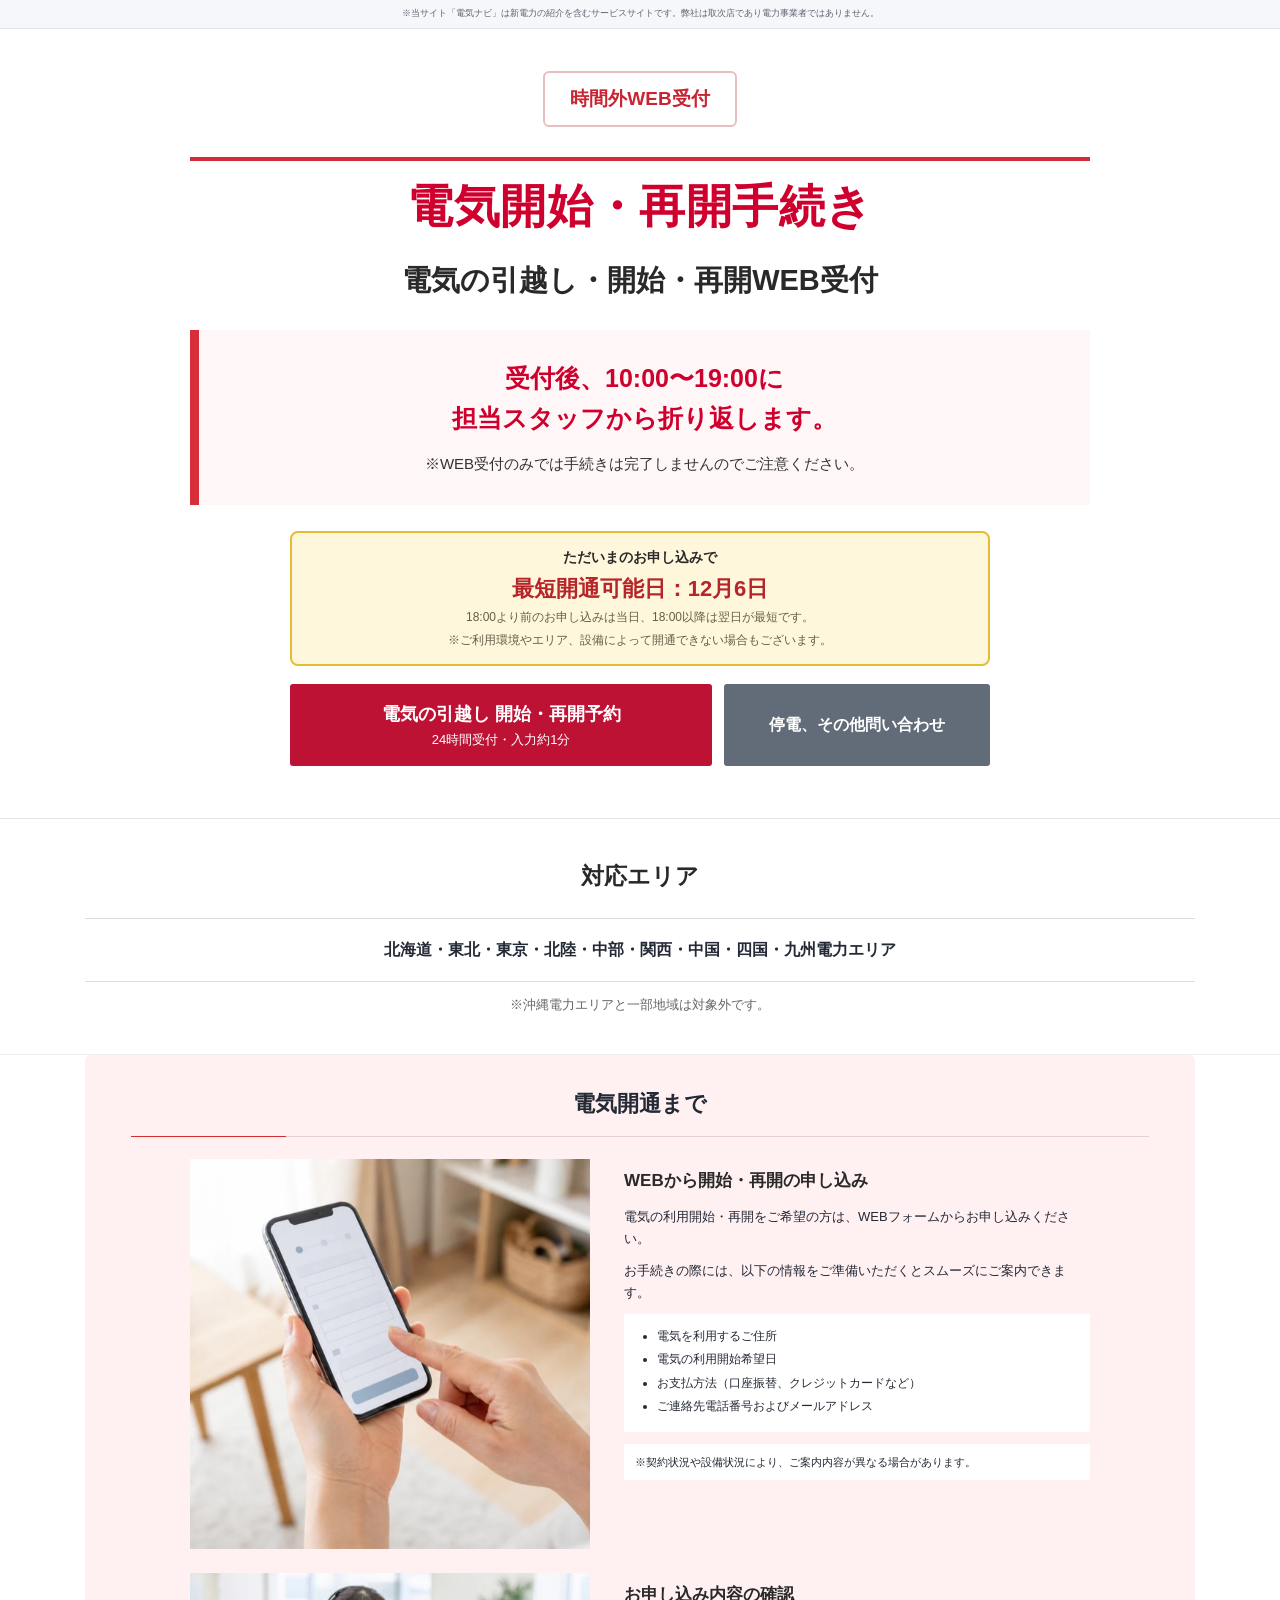
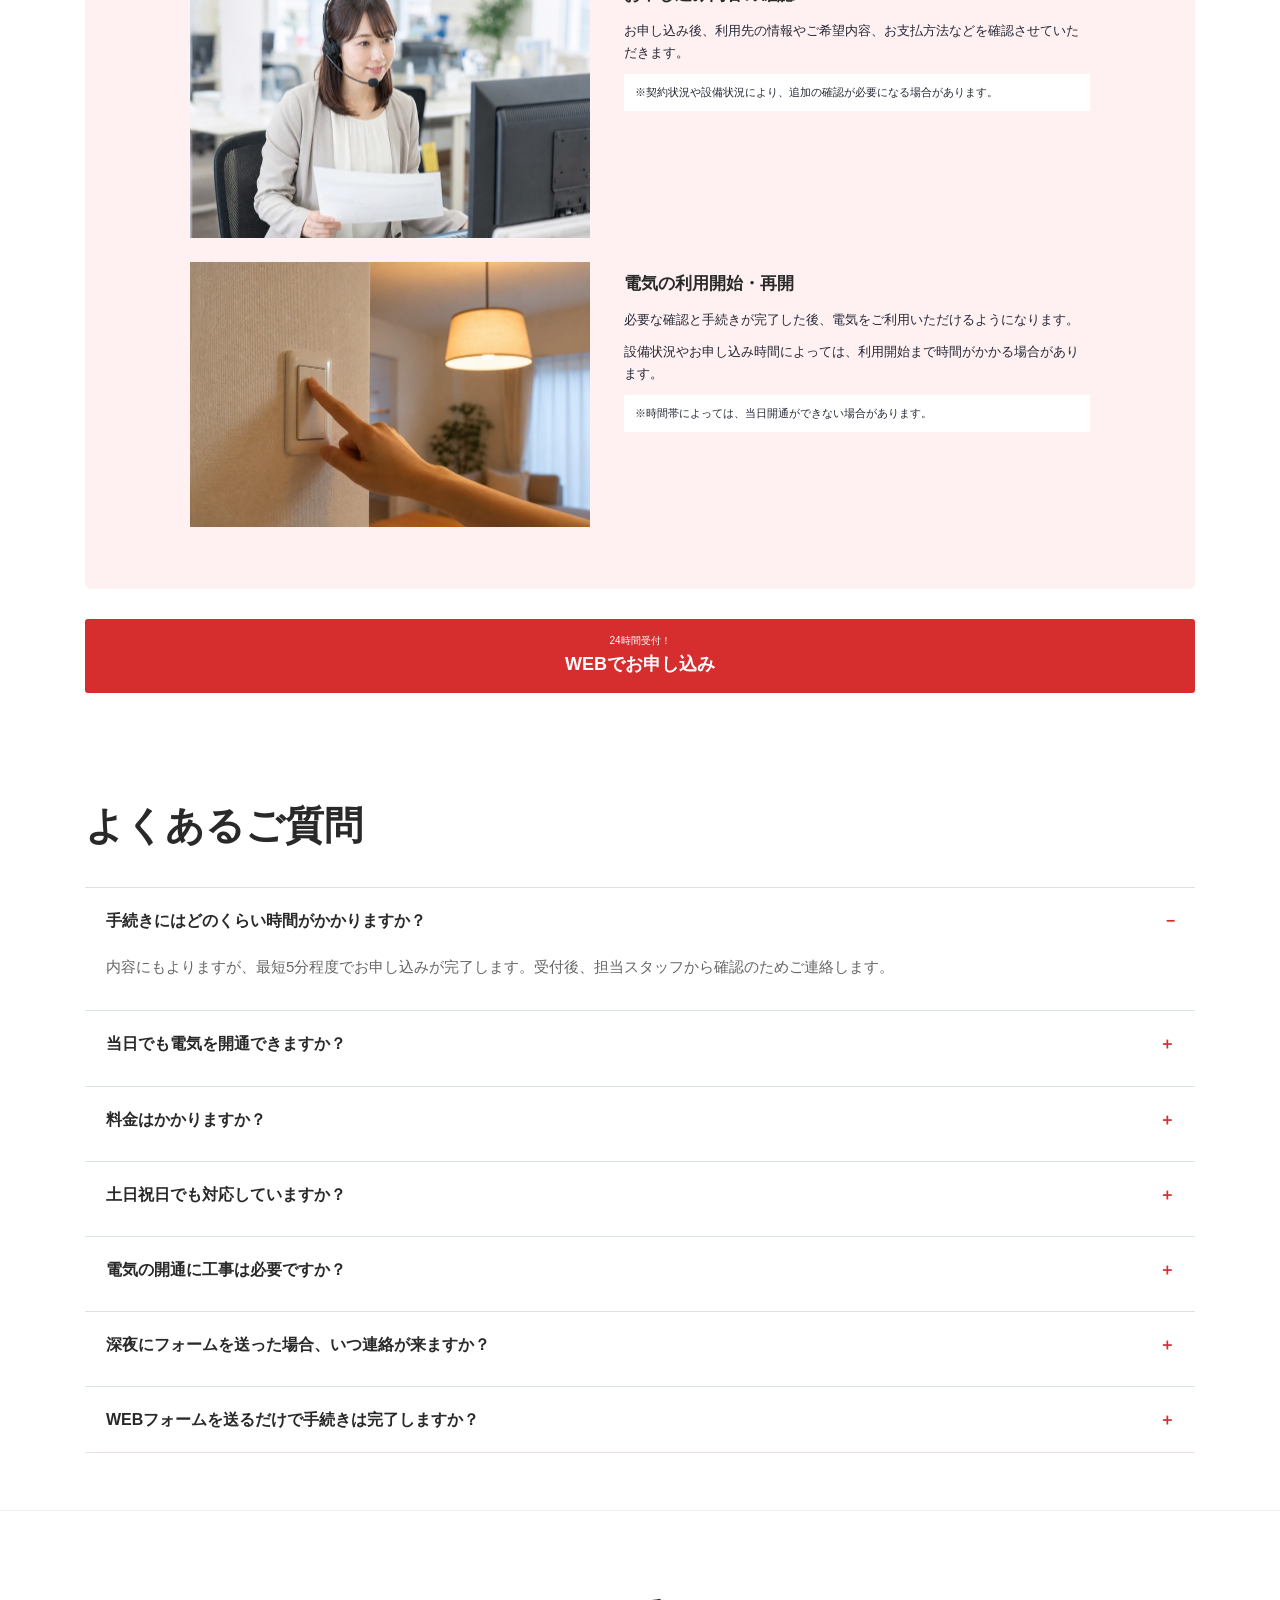
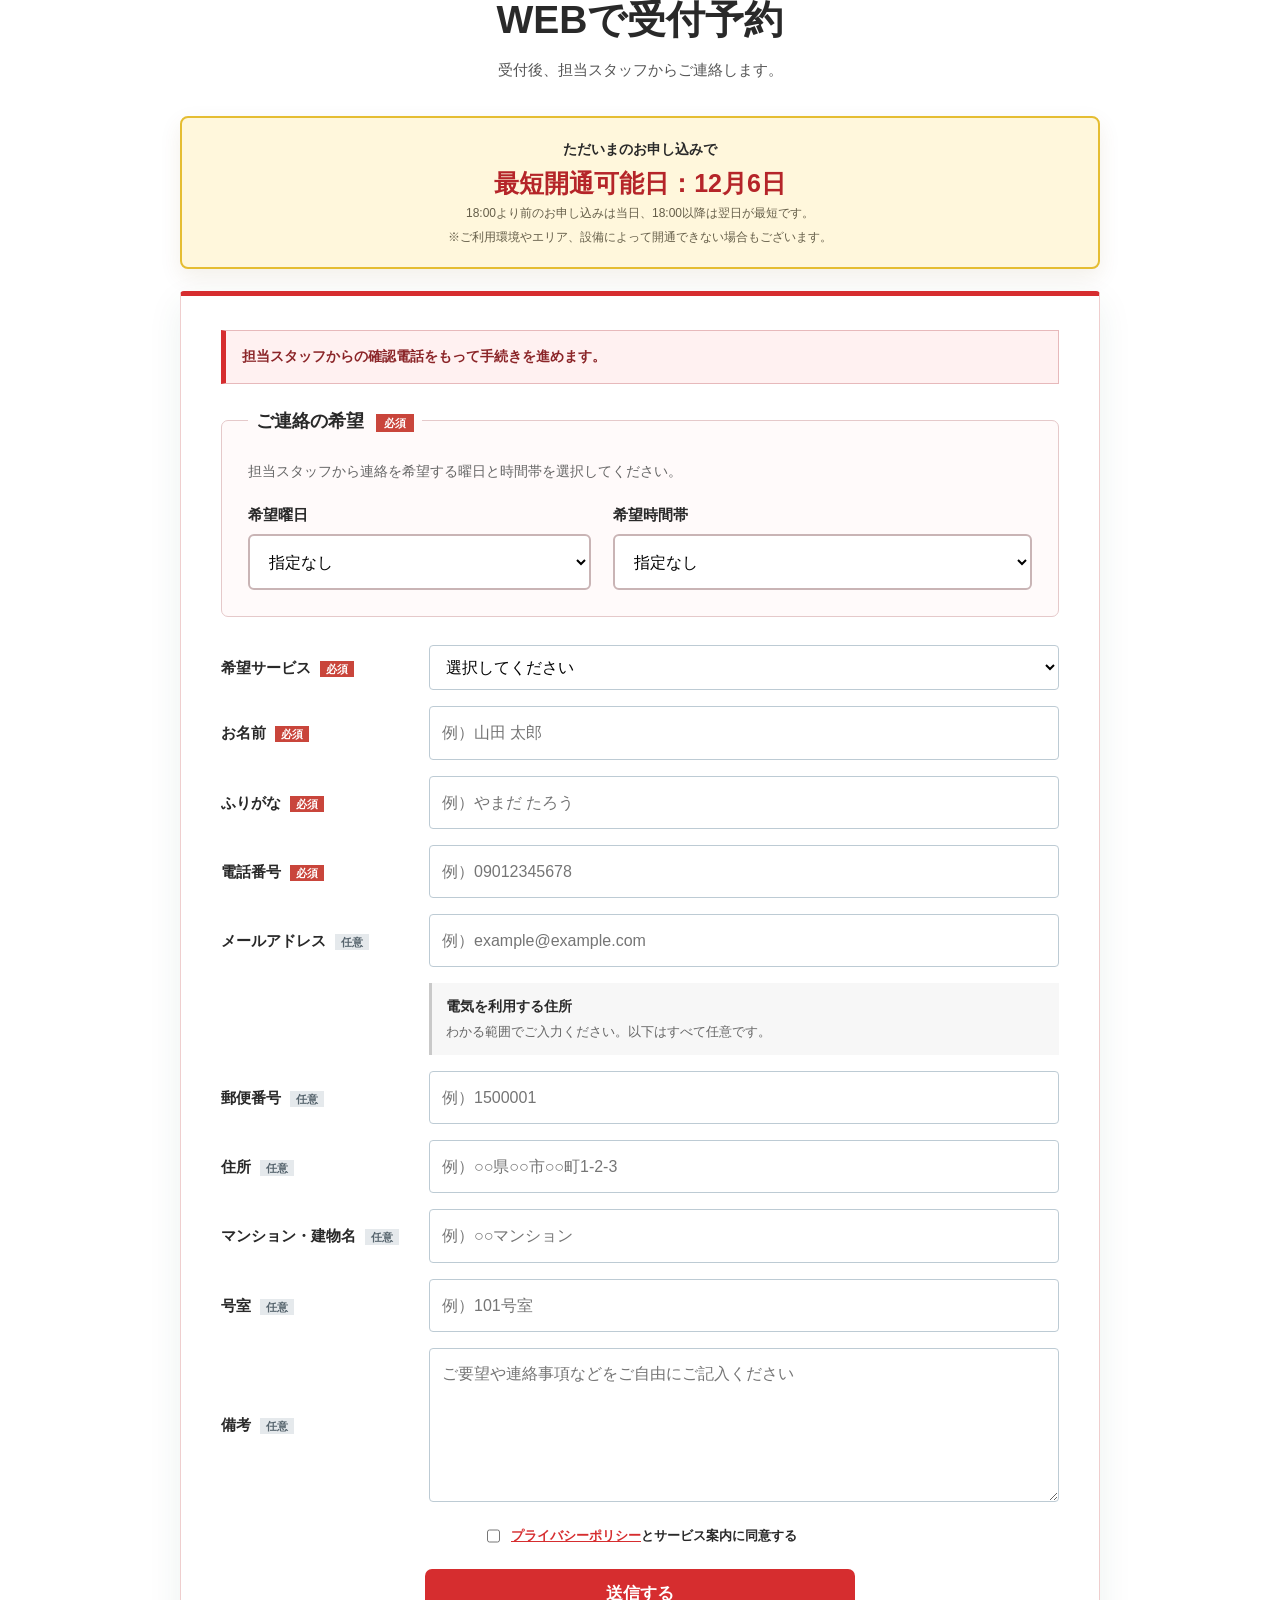
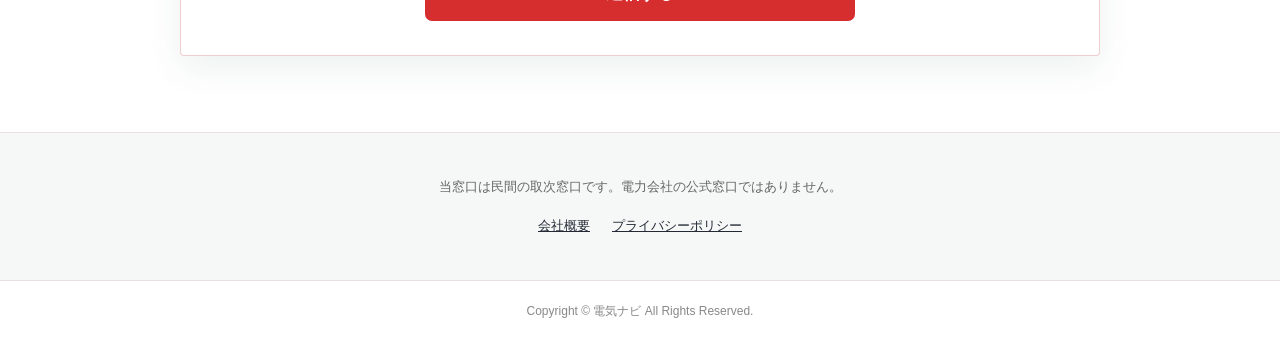
==== index.html @ aa74e61d "Show earliest start date above inquiry form" ====
<!doctype html>
<html lang="ja">
<head>
  <meta http-equiv="Cache-Control" content="no-cache, no-store, must-revalidate">
  <meta http-equiv="Pragma" content="no-cache">
  <meta http-equiv="Expires" content="0">
  <meta name="theme-color" content="#ffffff">
  <!-- Google Tag Manager -->
  <script>(function(w,d,s,l,i){w[l]=w[l]||[];w[l].push({'gtm.start':
  new Date().getTime(),event:'gtm.js'});var f=d.getElementsByTagName(s)[0],
  j=d.createElement(s),dl=l!='dataLayer'?'&l='+l:'';j.async=true;j.src=
  'https://www.googletagmanager.com/gtm.js?id='+i+dl;f.parentNode.insertBefore(j,f);
  })(window,document,'script','dataLayer','GTM-5XKZRZDS');</script>
  <!-- End Google Tag Manager -->
  <link rel="icon" href="/favicon.png" type="image/png">
  <meta charset="utf-8">
  <meta name="viewport" content="width=device-width,initial-scale=1">
  <meta name="description" content="電気の引越し・開始・再開を24時間WEBで受け付け、10:00〜19:00に担当スタッフから確認のお電話を差し上げます。">
  <title>電気の開通窓口｜24時間WEB受付</title>
  <link rel="stylesheet" href="styles-mobile-split-29.css?v=20260813-earliest-start-1">
</head>
<body class="night-lp">
  <!-- Google Tag Manager (noscript) -->
  <noscript><iframe src="https://www.googletagmanager.com/ns.html?id=GTM-5XKZRZDS"
  height="0" width="0" style="display:none;visibility:hidden"></iframe></noscript>
  <!-- End Google Tag Manager (noscript) -->
  <div class="notice-bar"><span>※当サイト「電気ナビ」は新電力の紹介を含むサービスサイトです。弊社は取次店であり電力事業者ではありません。</span></div>

  <main id="top">
    <section class="hero night-hero">
      <div class="container hero-grid">
        <div class="hero-copy">
          <h2>時間外WEB受付</h2>
          <h1>電気開始・再開手続き</h1>
          <p class="night-hero-lead">電気の引越し・開始・再開WEB受付</p>
          <div class="night-hero-notice">
            <p class="night-hero-followup"><span>受付後、10:00〜19:00に</span><span>担当スタッフから折り返します。</span></p>
            <p class="night-hero-caution">※WEB受付のみでは手続きは完了しませんのでご注意ください。</p>
          </div>
          <div class="earliest-start hero-earliest-start" role="status" aria-live="polite">
            <span>ただいまのお申し込みで</span>
            <strong><time class="earliest-start-date">最短開始日を確認中です</time></strong>
            <small>18:00より前のお申し込みは当日、18:00以降は翌日が最短です。</small>
            <small>※ご利用環境やエリア、設備によって開通できない場合もございます。</small>
          </div>
          <div class="night-hero-actions">
            <a class="night-primary-cta" href="#form"><strong>電気の引越し 開始・再開予約</strong><small>24時間受付・入力約1分</small></a>
            <button class="night-inquiry-cta modal-open" type="button"><strong>停電、その他問い合わせ</strong></button>
          </div>
        </div>
      </div>
    </section>

    <section class="night-coverage" aria-labelledby="coverage-title">
      <div class="container">
        <div class="night-section-heading"><h2 id="coverage-title">対応エリア</h2></div>
        <p class="coverage-areas">北海道・東北・東京・北陸・中部・関西・中国・四国・九州電力エリア</p>
        <p class="coverage-note">※沖縄電力エリアと一部地域は対象外です。</p>
      </div>
    </section>

    <section class="procedure-flow" id="procedure">
      <div class="container procedure-shell">
        <h2>電気開通まで</h2>
        <ol class="procedure-list">
          <li>
            <div class="procedure-image procedure-image-phone"></div>
            <div class="procedure-copy"><h3>WEBから開始・再開の申し込み</h3><p>電気の利用開始・再開をご希望の方は、WEBフォームからお申し込みください。</p><p>お手続きの際には、以下の情報をご準備いただくとスムーズにご案内できます。</p><ul><li>電気を利用するご住所</li><li>電気の利用開始希望日</li><li>お支払方法（口座振替、クレジットカードなど）</li><li>ご連絡先電話番号およびメールアドレス</li></ul><p class="procedure-note">※契約状況や設備状況により、ご案内内容が異なる場合があります。</p></div>
          </li>
          <li>
            <div class="procedure-image procedure-image-guide"></div>
            <div class="procedure-copy"><h3>お申し込み内容の確認</h3><p>お申し込み後、利用先の情報やご希望内容、お支払方法などを確認させていただきます。</p><p class="procedure-note">※契約状況や設備状況により、追加の確認が必要になる場合があります。</p></div>
          </li>
          <li>
            <div class="procedure-image procedure-image-complete"></div>
            <div class="procedure-copy"><h3>電気の利用開始・再開</h3><p>必要な確認と手続きが完了した後、電気をご利用いただけるようになります。</p><p>設備状況やお申し込み時間によっては、利用開始まで時間がかかる場合があります。</p><p class="procedure-note">※時間帯によっては、当日開通ができない場合があります。</p></div>
          </li>
        </ol>
      </div>
      <div class="container procedure-cta"><a href="#form"><small>24時間受付！</small><b>WEBでお申し込み</b></a></div>
    </section>

    <section class="section faq" id="faq">
      <div class="container narrow">
        <div class="section-title"><h2>よくあるご質問</h2></div>
        <details open><summary>手続きにはどのくらい時間がかかりますか？</summary><p>内容にもよりますが、最短5分程度でお申し込みが完了します。受付後、担当スタッフから確認のためご連絡します。</p></details>
        <details><summary>当日でも電気を開通できますか？</summary><p>当日でも時間帯によっては、電気の開通が可能です。開通の可否を含め、詳細は担当スタッフからの連絡時にご案内いたします。</p></details>
        <details><summary>料金はかかりますか？</summary><p>手続きサポートは無料です。代行費用や相談料はかかりません。</p></details>
        <details><summary>土日祝日でも対応していますか？</summary><p>はい、土日祝日もWEBから24時間受け付けています。担当スタッフからのご連絡は10:00〜19:00です。</p></details>
        <details><summary>電気の開通に工事は必要ですか？</summary><p>原則として工事は不要です。すでに設備が整っている物件であれば、手続きのみで利用を開始できます。</p></details>
        <details><summary>深夜にフォームを送った場合、いつ連絡が来ますか？</summary><p>10:00〜19:00に担当スタッフからご連絡します。ご希望の曜日・時間帯はフォームから選択できます。</p></details>
        <details><summary>WEBフォームを送るだけで手続きは完了しますか？</summary><p>いいえ。WEB受付後、担当スタッフからの確認電話をもって手続きを進めます。連絡が取れる電話番号をご入力ください。</p></details>
      </div>
    </section>

    <section class="section form-section night-form-section" id="form">
      <div class="container form-container">
        <div class="section-title inverse"><h2>WEBで受付予約</h2><p class="form-heading-note">受付後、担当スタッフからご連絡します。</p></div>
        <div class="earliest-start form-earliest-start" role="status" aria-live="polite">
          <span>ただいまのお申し込みで</span>
          <strong><time class="earliest-start-date">最短開始日を確認中です</time></strong>
          <small>18:00より前のお申し込みは当日、18:00以降は翌日が最短です。</small>
          <small>※ご利用環境やエリア、設備によって開通できない場合もございます。</small>
        </div>
        <form id="contact-form" class="contact-form" action="#" method="post" accept-charset="UTF-8">
          <input type="hidden" name="situation" value="時間外・電気の引越し・開始・再開予約">
          <input type="text" name="website" tabindex="-1" autocomplete="off" aria-hidden="true" class="honeypot">
          <p class="form-status-note">担当スタッフからの確認電話をもって手続きを進めます。</p>
          <fieldset class="contact-preference">
            <legend>ご連絡の希望 <span>必須</span></legend>
            <p>担当スタッフから連絡を希望する曜日と時間帯を選択してください。</p>
            <div class="preference-grid">
              <label><span>希望曜日</span><select name="preferred_day" required><option value="指定なし">指定なし</option><option value="平日">平日</option><option value="土日祝">土日祝</option><option value="月曜日">月曜日</option><option value="火曜日">火曜日</option><option value="水曜日">水曜日</option><option value="木曜日">木曜日</option><option value="金曜日">金曜日</option><option value="土曜日">土曜日</option><option value="日曜日">日曜日</option></select></label>
              <label><span>希望時間帯</span><select name="preferred_time" required><option value="指定なし">指定なし</option><option value="10:00-12:00">10:00-12:00</option><option value="12:00-15:00">12:00 - 15:00</option><option value="15:00-18:00">15:00 - 18:00</option><option value="18:00-19:00">18:00 - 19:00</option></select></label>
            </div>
          </fieldset>
          <label><span>希望サービス <i>必須</i></span><select name="preferred_service" required><option value="" selected disabled>選択してください</option><option value="電気(新規・引越し)">電気(新規・引越し)</option><option value="電気(再開)">電気(再開)</option><option value="電気・ガス">電気・ガス</option></select></label>
          <label><span>お名前 <i>必須</i></span><input name="name" type="text" required autocomplete="name" placeholder="例）山田 太郎"></label>
          <label><span>ふりがな <i>必須</i></span><input name="name_kana" type="text" required placeholder="例）やまだ たろう"></label>
          <label><span>電話番号 <i>必須</i></span><input name="tel" type="tel" required autocomplete="tel" inputmode="tel" placeholder="例）09012345678"></label>
          <label><span>メールアドレス <i class="optional">任意</i></span><input name="email" type="email" autocomplete="email" placeholder="例）example@example.com"></label>
          <div class="optional-address-heading"><b>電気を利用する住所</b><span>わかる範囲でご入力ください。以下はすべて任意です。</span></div>
          <label><span>郵便番号 <i class="optional">任意</i></span><input name="postal" type="text" autocomplete="postal-code" inputmode="numeric" placeholder="例）1500001"></label>
          <label><span>住所 <i class="optional">任意</i></span><input name="address" type="text" autocomplete="address-line1" placeholder="例）○○県○○市○○町1-2-3"></label>
          <label><span>マンション・建物名 <i class="optional">任意</i></span><input name="building" type="text" autocomplete="address-line2" placeholder="例）○○マンション"></label>
          <label><span>号室 <i class="optional">任意</i></span><input name="room" type="text" autocomplete="address-line3" placeholder="例）101号室"></label>
          <label><span>備考 <i class="optional">任意</i></span><textarea name="remarks" rows="5" placeholder="ご要望や連絡事項などをご自由にご記入ください"></textarea></label>
          <label class="privacy"><input type="checkbox" name="privacy_agreement" value="1" required><span><a href="privacy.html" target="_blank" rel="noopener noreferrer">プライバシーポリシー</a>とサービス案内に同意する</span></label>
          <button type="submit">送信する</button>
        </form>
      </div>
    </section>

    <section class="operator-info"><div class="container narrow"><p>当窓口は民間の取次窓口です。電力会社の公式窓口ではありません。</p><nav><a href="company.html">会社概要</a><a href="privacy.html">プライバシーポリシー</a></nav></div></section>
  </main>

  <footer><p>Copyright © 電気ナビ All Rights Reserved.</p></footer>
  <div class="sticky-cta night-sticky"><span class="night-sticky-label">24時間受付・入力約1分</span><a class="night-sticky-primary" href="#form"><b style="font-size:17px!important;font-weight:900!important;line-height:1.35!important;letter-spacing:-.02em!important">WEBで申し込み</b></a></div>
  <div class="cancel-modal" id="cancel-guide" role="dialog" aria-modal="true" aria-labelledby="cancel-guide-title" aria-hidden="true">
    <div class="cancel-modal-backdrop" data-modal-close></div>
    <div class="cancel-modal-card" role="document">
      <button class="cancel-modal-close" type="button" aria-label="閉じる" data-modal-close>×</button>
      <span class="cancel-modal-label">停電・その他のお問い合わせ</span>
      <h2 id="cancel-guide-title">契約している電力会社を<br>選択してください</h2>
      <p>各電力会社の公式問い合わせページが開きます。</p>
      <div class="power-company-grid">
        <a href="https://www.hepco.co.jp/home/move/move01.html" target="_blank" rel="noopener noreferrer">北海道電力</a>
        <a href="https://www.tohoku-epco.co.jp/dprivate/inquery/call/" target="_blank" rel="noopener noreferrer">東北電力</a>
        <a class="power-company-tokyo" href="https://www.tepco.co.jp/ep/support/index-j.html" target="_blank" rel="noopener noreferrer">東京電力</a>
        <a href="https://www.rikuden.co.jp/tetsuzuki/" target="_blank" rel="noopener noreferrer">北陸電力</a>
        <a href="https://miraiz.chuden.co.jp/home/procedures/" target="_blank" rel="noopener noreferrer">中部電力</a>
        <a href="https://kepco.jp/faq/otoiawase/#tel" target="_blank" rel="noopener noreferrer">関西電力</a>
        <a href="https://www.energia.co.jp/office/add-sales.html" target="_blank" rel="noopener noreferrer">中国電力</a>
        <a href="https://www.yonden.co.jp/faq/tel.html" target="_blank" rel="noopener noreferrer">四国電力</a>
        <a href="https://customer.kyuden.co.jp/ja/moving/process.html" target="_blank" rel="noopener noreferrer">九州電力</a>
      </div>
      <button class="cancel-modal-button" type="button" data-modal-close>閉じる</button>
    </div>
  </div>
  <script src="script.js?v=20260813-earliest-start-1"></script>
</body>
</html>
---- styles-mobile-split-29.css ----
:root{--navy:#173b57;--blue:#087d91;--blue-dark:#076576;--orange:#ec6b2d;--cream:#fff8ee;--ink:#24333b;--muted:#5f6e75;--line:#d8e2e5;--gray:#f4f7f7;--white:#fff;--red:#bd4138}
.honeypot{position:absolute!important;left:-9999px!important;width:1px!important;height:1px!important;opacity:0!important;pointer-events:none!important}
*{box-sizing:border-box}html{scroll-behavior:smooth;scroll-padding-top:20px}body{margin:0;padding-bottom:72px;color:var(--ink);font-family:-apple-system,BlinkMacSystemFont,"Noto Sans JP","Yu Gothic",Meiryo,sans-serif;line-height:1.75;background:#fff}a{color:inherit}.container{width:min(1080px,calc(100% - 40px));margin:auto}.narrow{width:min(760px,calc(100% - 40px))}.notice-bar{padding:5px 15px;text-align:center;color:#5f6b72;background:#eef1f3;border-bottom:1px solid #dfe4e7;font-size:10px}.site-header{background:#fff;border-bottom:1px solid var(--line)}.header-inner{min-height:76px;display:flex;align-items:center;gap:22px}.brand{margin-right:auto;display:flex;align-items:center;gap:10px;text-decoration:none;line-height:1.25}.brand-mark{width:42px;height:42px;display:grid;place-items:center;color:#fff;background:var(--blue);border-radius:50%;font-size:21px}.brand b,.brand small{display:block}.brand b{color:var(--navy);font-size:20px}.brand small{color:var(--muted);font-size:9px}.header-contact{display:flex;flex-direction:column;align-items:flex-end;line-height:1.15}.header-contact small{color:var(--muted);font-size:9px}.header-contact a{color:var(--navy);font-size:22px;font-weight:800;text-decoration:none}.header-button{padding:11px 21px;color:#fff;background:var(--orange);border-radius:7px;font-size:13px;font-weight:800;text-decoration:none}
.hero{padding:64px 0 68px;background:linear-gradient(125deg,#effafa 0%,#f6fbfb 58%,#fff6e9 100%);border-bottom:1px solid #d8e8e9}.hero-grid{display:grid;grid-template-columns:minmax(0,1.28fr) minmax(320px,.72fr);gap:60px;align-items:center}.target-label{width:fit-content;margin:0 0 14px;padding:4px 13px;color:#fff;background:var(--blue);border-radius:99px;font-size:12px;font-weight:800}.hero h1{margin:0 0 18px;color:var(--navy);font-size:clamp(38px,5vw,58px);line-height:1.25;letter-spacing:-.045em}.hero h1 em{color:var(--orange);font-style:normal}.hero-lead{max-width:670px;margin:0 0 17px;font-size:17px;font-weight:650}.key-message{margin-bottom:24px;padding:12px 15px;display:flex;gap:10px;align-items:flex-start;background:#fff;border-left:4px solid var(--orange);box-shadow:0 5px 20px rgba(26,58,71,.06);font-size:12px}.key-message b{flex:0 0 auto;color:var(--orange)}.hero-actions{display:grid;grid-template-columns:1.15fr .85fr;gap:10px}.hero-actions a,.hero-actions button{min-height:76px;padding:8px 12px;display:flex;flex-direction:column;align-items:center;justify-content:center;border-radius:7px;text-decoration:none;line-height:1.25;box-shadow:0 5px 12px rgba(25,47,60,.1);font:inherit;cursor:pointer}.hero-actions button{border:0}.hero-actions small,.hero-actions span{font-size:9px}.primary-button{color:#fff;background:var(--orange)}.primary-button strong{font-size:25px}.secondary-button{color:#fff;background:var(--blue)}.secondary-button strong{font-size:16px}.small-note{margin:11px 0 0;color:var(--muted);font-size:9px}.hero-panel{padding:30px;background:#fff;border:1px solid #d1e0e2;border-radius:12px;box-shadow:0 16px 35px rgba(22,58,70,.09)}.panel-kicker{margin:0;color:var(--blue);font-size:10px;font-weight:900;letter-spacing:.08em}.hero-panel h2{margin:5px 0 19px;color:var(--navy);font-size:21px;line-height:1.5}.hero-panel ul{margin:0;padding:0;list-style:none}.hero-panel li{display:flex;gap:12px;padding:13px 0;border-top:1px solid #e5ecee}.hero-panel li>span{width:27px;height:27px;flex:0 0 auto;display:grid;place-items:center;color:#fff;background:var(--blue);border-radius:50%;font-size:12px;font-weight:900}.hero-panel p{margin:0}.hero-panel b,.hero-panel small{display:block}.hero-panel b{font-size:14px}.hero-panel small{color:var(--muted);font-size:10px}
.section{padding:76px 0}.gray{background:var(--gray)}.section-title{margin-bottom:34px;text-align:center}.section-title>span{color:var(--blue);font-size:11px;font-weight:900;letter-spacing:.1em}.section-title h2{margin:5px 0 9px;color:var(--navy);font-size:clamp(27px,3.5vw,39px);line-height:1.42}.section-title p{max-width:700px;margin:0 auto;color:var(--muted);font-size:13px}.step-grid{margin:0;padding:0;display:grid;grid-template-columns:repeat(3,1fr);gap:14px;list-style:none}.step-grid li{position:relative;padding:28px 25px;background:#fff;border:1px solid var(--line);border-radius:9px}.step-grid li>span{width:32px;height:32px;display:grid;place-items:center;color:#fff;background:var(--blue);border-radius:50%;font-size:12px;font-weight:900}.step-grid h3{margin:14px 0 7px;color:var(--navy);font-size:17px}.step-grid p{margin:0;color:var(--muted);font-size:12px}.support-band{margin-top:20px;padding:23px 28px;display:flex;align-items:center;gap:25px;color:#fff;background:var(--navy);border-radius:9px}.support-band div{margin-right:auto}.support-band small{color:#b8dce2;font-size:10px}.support-band h3{margin:2px 0;font-size:18px}.support-band a{padding:12px 20px;flex:0 0 auto;background:var(--orange);border-radius:6px;font-size:13px;font-weight:800;text-decoration:none}.support-band a span{margin-left:9px}.compact-grid{display:grid;grid-template-columns:.8fr 1.2fr;gap:80px;align-items:center}.align-left{text-align:left;margin:0}.important-copy>p{margin:0 0 14px;color:var(--muted);font-size:14px}.plain-note{margin-top:22px;padding:20px 22px;background:#fff;border-left:5px solid var(--orange)}.plain-note b,.plain-note span{display:block}.plain-note b{color:var(--navy);font-size:15px}.plain-note span{margin-top:3px;color:var(--muted);font-size:11px}.faq details{margin-bottom:9px;background:#fff;border:1px solid var(--line);border-radius:7px}.faq summary{position:relative;padding:19px 50px 19px 21px;color:var(--navy);cursor:pointer;list-style:none;font-size:14px;font-weight:800}.faq summary::after{content:"＋";position:absolute;right:20px;color:var(--blue)}.faq details[open] summary::after{content:"−"}.faq details p{margin:0;padding:0 21px 21px;color:var(--muted);font-size:12px}
.contact-guide{padding:52px 0;background:#fff5f5;border-bottom:1px solid var(--line)}.contact-guide-inner{display:grid;grid-template-columns:.82fr 1.18fr;gap:60px;align-items:center}.contact-guide-heading>span{color:var(--red);font-size:11px;font-weight:900;letter-spacing:.06em}.contact-guide-heading h2{margin:7px 0 0;color:var(--ink);font-size:clamp(24px,3vw,34px);line-height:1.45}.contact-guide-copy>p{margin:0 0 15px;color:var(--muted);font-size:13px}.contact-guide-copy ul{margin:0;padding:0;display:grid;gap:7px;list-style:none}.contact-guide-copy li{position:relative;padding-left:22px;font-size:13px;font-weight:800}.contact-guide-copy li::before{content:"✓";position:absolute;left:0;color:var(--red);font-weight:900}.contact-guide-note{margin-top:18px;padding:15px 18px;background:#fff;border-left:4px solid var(--red)}.contact-guide-note b,.contact-guide-note span{display:block}.contact-guide-note b{font-size:13px}.contact-guide-note span{margin-top:3px;color:var(--muted);font-size:11px}
.form-section{color:#fff;background:var(--navy)}.section-title.inverse h2{color:#fff}.section-title.inverse>span{color:#92d8df}.section-title.inverse p{color:#d8e5ed}.contact-form{padding:34px 40px;background:#fff;color:var(--ink);border-radius:10px}.contact-form>label:not(.privacy){margin-bottom:16px;display:grid;grid-template-columns:190px 1fr;gap:18px;align-items:center}.contact-form label>span{color:var(--navy);font-size:13px;font-weight:800}.contact-form i{margin-left:5px;padding:2px 6px;color:#fff;background:#c9453b;font-size:9px;font-style:normal}.contact-form i.optional{color:#56646d;background:#e5e9ec}input,select{width:100%;padding:12px;border:1px solid #bdcbd4;border-radius:4px;background:#fff;font:inherit}input:focus,select:focus{outline:3px solid rgba(8,125,145,.16);border-color:var(--blue)}.privacy{margin:23px 0 0;display:flex;justify-content:center;gap:8px}.privacy input{width:auto}.privacy span{font-size:11px!important}.contact-form button{width:min(430px,100%);margin:22px auto 0;padding:13px 16px 16px;display:block;color:#fff;background:var(--orange);border:0;border-radius:7px;font-size:17px;font-weight:900;cursor:pointer}.contact-form button small{display:block;font-size:9px}.form-note{text-align:center;color:var(--muted);font-size:9px}.form-caution{max-width:650px;margin:14px auto 0;text-align:center;color:#bcd0da;font-size:9px}.operator-info{padding:43px 0;text-align:center;background:#eef1f3}.operator-info h2{margin:0 0 8px;color:var(--navy);font-size:17px}.operator-info p{margin:0;color:var(--muted);font-size:10px}.operator-info nav{margin-top:17px;display:flex;justify-content:center;gap:22px;font-size:11px}footer{padding:20px;text-align:center;color:#afbbc5;background:#102638;font-size:9px}footer p{margin:0}.sticky-cta{position:fixed;z-index:50;right:0;bottom:0;left:0;height:72px;display:grid;grid-template-columns:1fr 1fr;box-shadow:0 -4px 15px rgba(0,0,0,.15)}.sticky-cta a{display:flex;flex-direction:column;align-items:center;justify-content:center;color:#fff;text-decoration:none;line-height:1.35}.sticky-cta a:first-child{background:var(--orange)}.sticky-cta a:last-child{background:var(--blue)}.sticky-cta small{font-size:8px}.sticky-cta b{font-size:14px}
@media(max-width:760px){body{padding-bottom:66px}.container,.narrow{width:calc(100% - 28px)}.notice-bar{font-size:8px}.header-inner{min-height:66px}.brand-mark{width:35px;height:35px}.brand b{font-size:16px}.brand small{font-size:8px}.header-contact,.header-button{display:none}.hero{padding:40px 0 44px}.hero-grid{grid-template-columns:1fr;gap:23px}.target-label{font-size:10px}.hero h1{font-size:35px}.hero-lead{font-size:14px}.key-message{font-size:11px}.hero-actions{grid-template-columns:1fr}.primary-button strong{font-size:23px}.hero-panel{padding:22px}.hero-panel h2{font-size:18px}.section{padding:56px 0}.section-title{margin-bottom:26px}.section-title h2{font-size:26px}.step-grid{grid-template-columns:1fr}.step-grid li{padding:22px;display:grid;grid-template-columns:35px 1fr;gap:11px}.step-grid h3{margin:0 0 4px}.support-band{padding:22px;display:block;text-align:center}.support-band h3{margin-bottom:15px;font-size:16px}.support-band a{display:block}.compact-grid{grid-template-columns:1fr;gap:25px}.align-left{text-align:center}.align-left h2 br{display:none}.important-copy>p{font-size:13px}.contact-form{padding:25px 16px}.contact-form>label:not(.privacy){grid-template-columns:1fr;gap:4px}.privacy{align-items:flex-start;justify-content:flex-start}.privacy input{width:19px;height:19px}.sticky-cta{height:66px}.sticky-cta b{font-size:13px}}
@media(max-width:760px){.contact-guide{padding:42px 0}.contact-guide-inner{grid-template-columns:1fr;gap:22px}.contact-guide-heading{text-align:center}.contact-guide-heading h2{font-size:24px}.contact-guide-copy>p{font-size:12px}.primary-button strong{font-size:17px}.hero-actions a{min-height:82px}.hero-actions small{font-size:10px;text-align:center}.sticky-cta small{font-size:8px}.sticky-cta b{font-size:12px}}
@media(max-width:360px){.hero h1{font-size:31px}.brand b{font-size:15px}.sticky-cta b{font-size:12px}}
@media(prefers-reduced-motion:reduce){html{scroll-behavior:auto}}

/* Standalone company and privacy pages */
.subpage{min-height:100vh;padding:0;background:#f7f7f7}.subpage-header{background:#fff;border-bottom:1px solid var(--line)}.subpage-header .header-inner{min-height:76px}.subpage-header .back-link{margin-left:auto}.back-link{color:var(--red);font-size:13px;font-weight:800;text-decoration:none}.document-main{padding:70px 0 90px}.document-card{padding:55px 60px;border:1px solid var(--line);border-radius:12px;background:#fff;box-shadow:0 12px 35px rgba(75,31,34,.07)}.document-card h1{margin:0 0 40px;color:var(--ink);font-size:clamp(30px,4vw,42px);line-height:1.35}.document-card h2{margin:38px 0 12px;padding-bottom:8px;color:var(--ink);border-bottom:2px solid var(--line);font-size:20px}.document-card p,.document-card li{font-size:14px}.document-card table{width:100%;border-collapse:collapse;font-size:14px}.document-card th,.document-card td{padding:15px;border-top:1px solid var(--line);text-align:left;vertical-align:top}.document-card th{width:190px;color:var(--ink);background:#fff5f5}.contact-box{margin-top:20px;padding:20px 24px;background:#fff5f5;border-left:4px solid var(--red)}.contact-box p{margin:3px 0}.privacy a{color:var(--red)}
@media(max-width:760px){.subpage{padding-bottom:0}.subpage-header .header-inner{min-height:66px}.back-link{font-size:11px}.document-main{padding:35px 0 55px}.document-card{padding:30px 20px}.document-card h1{margin-bottom:28px}.document-card h2{font-size:18px}.document-card p,.document-card li{font-size:13px}.document-card th,.document-card td{padding:12px 10px;display:block;width:100%}.document-card th{padding-bottom:6px}.document-card td{padding-top:6px;border-top:0}.document-card tr{display:block;border-top:1px solid var(--line)}.document-card tr:first-child{border-top:0}}

/* Cancellation guidance modal */
body.modal-active{overflow:hidden}.cancel-modal{position:fixed;z-index:100;inset:0;display:grid;place-items:center;padding:20px;visibility:hidden;opacity:0;transition:visibility .25s,opacity .25s ease}.cancel-modal.is-open{visibility:visible;opacity:1}.cancel-modal-backdrop{position:absolute;inset:0;background:rgba(24,24,24,.48);backdrop-filter:blur(3px)}.cancel-modal-card{position:relative;width:min(500px,100%);padding:40px;border:1px solid #efcece;border-top:5px solid var(--red);border-radius:14px;background:#fff;box-shadow:0 24px 70px rgba(30,20,20,.25);transform:translateY(14px) scale(.98);transition:transform .3s ease}.cancel-modal.is-open .cancel-modal-card{transform:translateY(0) scale(1)}.cancel-modal-close{position:absolute;top:12px;right:14px;width:36px;height:36px;padding:0;color:#777;border:0;border-radius:50%;background:#f5f5f5;cursor:pointer;font-size:25px;line-height:1}.cancel-modal-label{color:var(--red);font-size:11px;font-weight:900;letter-spacing:.08em}.cancel-modal-card h2{margin:7px 0 15px;color:var(--ink);font-size:27px;line-height:1.45}.cancel-modal-card>p{margin:0;color:var(--muted);font-size:13px}.cancel-modal-note{margin-top:18px;padding:15px 17px;background:#fff5f5;border-left:4px solid var(--red)}.cancel-modal-note b,.cancel-modal-note span{display:block}.cancel-modal-note b{font-size:13px}.cancel-modal-note span{margin-top:3px;color:var(--muted);font-size:11px}.cancel-modal-button{width:100%;margin-top:22px;padding:13px;color:#fff;border:0;border-radius:7px;background:var(--red);cursor:pointer;font-size:14px;font-weight:900}
@media(max-width:760px){.cancel-modal-card{padding:34px 22px 24px}.cancel-modal-card h2{font-size:22px}.cancel-modal-card>p{font-size:12px}}

/* Japanese typography and line-break balance */
h1,h2,h3,.hero-lead,.key-message span,.section-title p,.important-copy p,.cancel-modal-card>p{text-wrap:balance;word-break:auto-phrase}.hero-actions strong,.sticky-cta b{white-space:nowrap}.hero-actions small{max-width:100%;line-height:1.4;text-wrap:balance}.primary-button strong{font-size:20px;letter-spacing:-.02em}.support-band h3{max-width:650px}.document-card p,.document-card li{word-break:auto-phrase}
.mobile-only{display:none}
.same-day-note{margin:13px 0 0;padding:10px 13px;display:flex;gap:9px;align-items:center;color:var(--ink);border:1px solid #efcece;border-radius:7px;background:#fff5f5;font-size:10px;line-height:1.55}.same-day-note b{flex:0 0 auto;color:var(--red);font-size:11px}.same-day-note span{text-wrap:balance}
.eligibility-note{margin:-4px 0 18px 208px;padding:9px 11px;color:#765454;background:#fff5f5;border-left:3px solid var(--red);font-size:10px;line-height:1.6}
.optional-address-heading{margin:5px 0 16px 208px;padding:12px 14px;background:#f7f7f7;border-left:3px solid #c9c9c9}.optional-address-heading b,.optional-address-heading span{display:block}.optional-address-heading b{color:var(--ink);font-size:12px}.optional-address-heading span{margin-top:2px;color:var(--muted);font-size:9px}
@media(max-width:760px){.hero-actions a,.hero-actions button{min-height:82px}.primary-button strong{font-size:17px}.hero-actions small{font-size:9px}.hero-panel h2 br{display:none}.cancel-modal-card h2 br{display:none}}
@media(max-width:760px){.mobile-only{display:block}.key-message{display:block;text-align:center}.key-message b,.key-message span{display:block}.key-message span{margin-top:5px}.same-day-note{padding:11px 12px;display:block;text-align:center}.same-day-note b,.same-day-note span{display:block}.same-day-note span{margin-top:5px;font-size:9px}.steps .section-title h2{font-size:24px;line-height:1.5}.steps .section-title p{max-width:310px}}
@media(max-width:760px){.eligibility-note{margin:-5px 0 18px;padding:9px 10px;font-size:9px}}
@media(max-width:760px){.optional-address-heading{margin:5px 0 16px;padding:11px 12px}.optional-address-heading b{font-size:11px}}
.thanks-main{min-height:calc(100vh - 160px);display:grid;place-items:center}.thanks-card{text-align:center}.thanks-icon{width:70px;height:70px;margin:0 auto 20px;display:grid;place-items:center;color:#fff;background:var(--red);border-radius:50%;font-size:34px;font-weight:900}.thanks-card>p{max-width:590px;margin:0 auto 15px}.thanks-note{color:var(--muted);font-size:12px!important}.thanks-button{margin-top:18px;padding:13px 25px;display:inline-block;color:#fff;background:var(--red);border-radius:7px;font-size:14px;font-weight:900;text-decoration:none}
@media(max-width:360px){.primary-button strong{font-size:15px}.hero-actions small{font-size:8px}.sticky-cta b{font-size:11px}}

/* White and red visual direction */
:root{--navy:#292929;--blue:#d9363e;--blue-dark:#b8242c;--orange:#e3313b;--cream:#fff5f5;--ink:#292929;--muted:#666;--line:#eadede;--gray:#fff;--red:#d9363e}
.notice-bar,.site-header,.hero,.gray,.form-section,.operator-info,footer{background:#fff}
.notice-bar{color:#777;border-color:var(--line)}
.brand-mark,.header-button,.target-label,.primary-button,.hero-panel li>span,.step-grid li>span,.support-band a,.contact-form button,.sticky-cta a:first-child,.sticky-cta a:last-child{background:var(--red)}
.brand b,.hero h1,.hero-panel h2,.section-title h2,.step-grid h3,.plain-note b,.section-title.inverse h2,.operator-info h2{color:var(--ink)}
.header-contact a,.hero h1 em,.panel-kicker,.section-title>span,.flow-list>li>span{color:var(--red)}
.hero{border-bottom:1px solid var(--line)}
.target-label{color:var(--red);background:#fff1f1;border:1px solid #f2cccc}
.key-message{background:#fff5f5;border-left-color:var(--red);box-shadow:none}.key-message b{color:var(--red)}
.secondary-button{color:var(--red);background:#fff;border:2px solid var(--red)}
.hero-panel{border-color:#efcece;border-top:5px solid var(--red);box-shadow:0 16px 35px rgba(75,31,34,.08)}
.hero-panel li{border-color:var(--line)}
.step-grid li{border-color:#ecdada}.support-band{background:#fff5f5;border:1px solid #efcece;color:var(--ink)}.support-band small{color:var(--red)}.support-band a{color:#fff}
.plain-note{background:#fff5f5;border-left-color:var(--red)}
.faq details{border-color:#ecdada}
.form-section{color:var(--ink);border-top:1px solid var(--line)}.section-title.inverse>span{color:var(--red)}.section-title.inverse p{color:var(--muted)}
.contact-form{border:1px solid #efcccc;border-top:5px solid var(--red);box-shadow:0 12px 35px rgba(75,31,34,.07)}
.form-caution{color:var(--muted)}
.operator-info{border-top:1px solid var(--line)}footer{color:#888;border-top:1px solid var(--line)}
.hero h1{font-size:clamp(38px,4.5vw,50px)}.hero h1>span,.hero h1 em>span{display:block;white-space:nowrap}
.sticky-cta{border-top:1px solid #e7caca;box-shadow:0 -5px 18px rgba(69,25,28,.14)}
.sticky-cta a:last-child{color:var(--red);background:#fff;border-left:1px solid #e7caca}
@media(max-width:760px){.hero h1{font-size:clamp(24px,7vw,29px);line-height:1.38;letter-spacing:-.045em}.hero h1>span,.hero h1 em>span{white-space:nowrap}}
@media(max-width:350px){.hero h1{font-size:23px}}

/* Tokyo-area landing page direction — inspired by utility support portals */
:root{--green:#159564;--green-dark:#08734b;--green-pale:#eaf8f1;--yellow:#ffd94a;--yellow-dark:#f2bd13}
body{color:#26352f;background:#fff}.notice-bar{padding:7px 15px;color:#52615b;background:#f5f7f6;border-color:#e4eae7}.site-header{border:0}.header-inner{min-height:82px}.header-button{background:var(--green);border-radius:3px}.header-contact a{color:var(--green-dark)}
.area-tabs{position:relative;z-index:10;color:#fff;background:var(--green-dark);box-shadow:0 3px 12px rgba(8,83,55,.18)}.area-tabs-inner{display:flex;align-items:stretch}.area-tabs-label{padding:14px 18px 14px 0;display:flex;align-items:center;flex:0 0 auto;font-size:12px;font-weight:900}.area-tabs-scroll{display:grid;grid-template-columns:repeat(9,minmax(70px,1fr));flex:1}.area-tab{min-height:54px;padding:7px 8px;display:flex;flex-direction:column;align-items:center;justify-content:center;border-left:1px solid rgba(255,255,255,.2);text-align:center;text-decoration:none;font-size:12px;font-weight:800;line-height:1.2}.area-tab small{margin-top:2px;color:#b8d8ca;font-size:8px;font-weight:500}.area-tab.is-current{position:relative;color:#174a37;background:var(--yellow);font-size:14px}.area-tab.is-current::after{content:"";position:absolute;bottom:-8px;border-width:8px 8px 0;border-style:solid;border-color:var(--yellow) transparent transparent}.area-tab.is-pending{cursor:default}
.hero{padding:58px 0 62px;background:linear-gradient(110deg,#fff 0 52%,#effaf5 52% 100%);border-bottom:0}.hero-grid{gap:46px}.target-label{padding:6px 17px;color:#fff;background:var(--green);border:0;border-radius:2px;font-size:13px;letter-spacing:.08em}.hero h1{color:#203c31;font-size:clamp(39px,4.5vw,54px)}.hero h1 em{color:var(--green)}.hero-lead{padding:13px 16px;background:#fff;border-left:4px solid var(--yellow-dark);font-size:15px}.key-message{background:transparent;border:0;border-bottom:1px solid #dce9e3;padding:4px 0 15px}.key-message b{color:var(--green-dark)}.hero-actions{grid-template-columns:1fr 1fr;gap:12px}.primary-button{background:var(--green)!important;border:2px solid var(--green)}.secondary-button{color:#654e00;background:var(--yellow);border:2px solid var(--yellow-dark)}.hero-actions a{border-radius:4px;box-shadow:0 5px 12px rgba(22,102,72,.14)}.hero-actions strong{font-size:19px}.hero-actions span{margin-top:3px}.same-day-note{border-color:#d7e9df;background:#f5fbf8}.same-day-note b{color:var(--green-dark)}.hero-panel{border:1px solid #cfe5d9;border-top:6px solid var(--green);border-radius:4px;box-shadow:8px 8px 0 #dff2e8}.panel-kicker,.section-title>span{color:var(--green)}.hero-panel h2{color:#203c31}.hero-panel li>span,.step-grid li>span{background:var(--green)}
.area-summary{padding:28px 0;background:var(--green-dark);color:#fff}.area-summary-inner{display:grid;grid-template-columns:260px 1fr;gap:34px;align-items:center}.area-summary span{color:#aee3cc;font-size:10px;font-weight:800}.area-summary h2{margin:2px 0 0;font-size:22px}.area-summary ul{margin:0;padding:0;display:flex;flex-wrap:wrap;gap:7px;list-style:none}.area-summary li{padding:6px 10px;color:#234b3b;background:#fff;border-radius:2px;font-size:11px;font-weight:800}
.section-title h2,.step-grid h3,.plain-note b,.operator-info h2{color:#203c31}.step-grid li{border-color:#d9e8e1;border-radius:3px}.support-band{color:#203c31;background:var(--green-pale);border-color:#cce6da;border-radius:3px}.support-band small{color:var(--green)}.support-band a,.contact-form button{background:var(--green)}.plain-note{background:var(--green-pale);border-left-color:var(--green)}.faq details{border-color:#d7e6df;border-radius:3px}.faq summary::after{color:var(--green)}.form-section{background:#f0f8f4;border-top:1px solid #d7e9df}.section-title.inverse h2{color:#203c31}.section-title.inverse>span{color:var(--green)}.contact-form{border-color:#cbe4d8;border-top-color:var(--green);border-radius:4px;box-shadow:0 12px 35px rgba(12,95,63,.08)}input:focus,select:focus{outline-color:rgba(21,149,100,.16);border-color:var(--green)}.privacy a{color:var(--green-dark)}.operator-info{background:#f5f8f6}.sticky-cta a:first-child{background:var(--green)}.sticky-cta a:last-child{color:#5b4600;background:var(--yellow);border-left-color:#e1bd30}.sticky-cta{border-top-color:#cbded5}.cancel-modal-label{color:var(--green)}
@media(max-width:760px){.header-inner{min-height:66px}.area-tabs-inner{width:100%;display:block}.area-tabs-label{display:none}.area-tabs-scroll{display:flex;overflow-x:auto;scrollbar-width:none}.area-tabs-scroll::-webkit-scrollbar{display:none}.area-tab{min-width:76px;min-height:48px}.hero{padding:38px 0 42px;background:linear-gradient(145deg,#fff 0 57%,#effaf5 57% 100%)}.hero h1{font-size:29px}.hero-actions{grid-template-columns:1fr}.hero-actions strong{font-size:18px}.area-summary{padding:25px 0}.area-summary-inner{grid-template-columns:1fr;gap:15px}.area-summary ul{gap:5px}.area-summary li{font-size:10px}.hero-panel{box-shadow:5px 5px 0 #dff2e8}}

/* Exact reference-page layout */
:root{--ref-red:#d62d2f;--ref-red-dark:#c9002f;--ref-gray:#90a4b3;--ref-pink:#fff0f1}
body{padding-bottom:72px;color:#292929;background:#fff;line-height:1.7}.site-header{display:none}.container{width:min(1110px,calc(100% - 40px))}.area-tabs{color:#292929;background:#fff;box-shadow:0 2px 5px rgba(0,0,0,.05);border-bottom:1px solid #eee}.area-tabs-inner{width:min(1310px,100%)}.area-tabs-label{display:none}.area-tabs-scroll{grid-template-columns:repeat(9,1fr)}.area-tab{min-height:48px;padding:10px 6px;border:0;color:#292929;font-size:13px;white-space:nowrap}.area-tab.is-current{color:#292929;background:#fff;font-size:13px}.area-tab.is-current::after{right:0;bottom:0;left:0;border:0;height:1px;background:var(--ref-red)}.notice-bar{padding:62px 15px 32px;color:#444;background:#fff;border:0;font-size:11px}
.hero{padding:0 0 38px;background:#fff;border:0}.hero-grid{display:block}.hero-copy{width:100%}.service-labels{padding-bottom:17px;display:flex;border-bottom:2px solid var(--ref-red)}.service-labels strong,.service-labels span{padding:11px 12px;display:block;font-size:14px}.service-labels strong{color:#fff;background:var(--ref-red)}.service-labels span{margin-left:5px;background:#eee;font-weight:800}.hero h1{margin:11px 0 12px;padding:0 0 12px;border-bottom:1px solid #eee;color:var(--ref-red-dark);text-align:center;font-size:30px;line-height:1.5;letter-spacing:0}.hero h2{margin:27px 0 12px;color:var(--ref-red-dark);text-align:center;font-size:23px}.hero-lead{max-width:none;margin:0 auto 22px;padding:0;border:0;background:#fff;text-align:center;font-size:14px;font-weight:500}.hero-actions{width:min(778px,100%);margin:auto;display:block}.hero-actions a,.hero-actions button{width:100%;min-height:0;margin:0 0 6px;padding:13px 18px;display:flex;flex-direction:column;align-items:center;justify-content:center;border:0;border-radius:4px;color:#fff;background:var(--ref-red);box-shadow:none;text-decoration:none;font:inherit;line-height:1.4;cursor:pointer}.hero-actions strong{font-size:20px}.hero-actions small{font-size:11px}.action-row{display:grid;grid-template-columns:1fr 1fr;gap:6px}.action-row a{min-height:86px}.action-row strong{font-size:19px}.hero-actions .utility-button{min-height:86px;background:var(--ref-gray)}.utility-button strong{font-size:19px}.completion-note{margin:30px 0 0;text-align:center;font-size:15px;line-height:1.75}
.area-summary{width:min(1110px,calc(100% - 40px));margin:0 auto 36px;padding:43px 96px;background:var(--ref-pink);color:#292929}.area-summary-inner{width:100%;display:block}.area-summary h2{margin:0 0 24px;text-align:center;font-size:22px}.area-summary ul{padding:27px 24px;display:grid;grid-template-columns:repeat(3,1fr);gap:10px 35px;background:#fff}.area-summary li{padding:0;color:#292929;background:none;font-size:13px;font-weight:500}.area-summary li::before{content:"・"}
.section-title>span,.panel-kicker{color:var(--ref-red)}.section-title h2,.step-grid h3,.plain-note b,.operator-info h2{color:#292929}.step-grid li{border-color:#e5e5e5}.step-grid li>span{background:var(--ref-red)}.support-band{background:var(--ref-pink);border-color:#f3d6d7}.support-band small{color:var(--ref-red)}.support-band a,.contact-form button{background:var(--ref-red)}.plain-note{background:var(--ref-pink);border-left-color:var(--ref-red)}.faq summary::after{color:var(--ref-red)}.form-section{background:#fff;border-top:1px solid #eee}.section-title.inverse>span{color:var(--ref-red)}.section-title.inverse h2{color:#292929}.contact-form{border-color:#efcece;border-top-color:var(--ref-red)}input:focus,select:focus{outline-color:rgba(214,45,47,.14);border-color:var(--ref-red)}.privacy a{color:var(--ref-red)}.sticky-cta a:first-child,.sticky-cta a:last-child{color:#fff;background:var(--ref-red);border-color:#bc2628}
@media(max-width:760px){.container{width:calc(100% - 28px)}.area-tabs-inner{width:100%}.area-tabs-scroll{display:flex}.area-tab{min-width:126px;font-size:11px}.notice-bar{padding:34px 16px 22px;font-size:9px}.hero{padding-bottom:28px}.service-labels strong,.service-labels span{padding:9px 8px;font-size:11px}.hero h1{font-size:25px}.hero h2{margin-top:22px;font-size:20px}.hero-lead{font-size:12px}.hero-lead br{display:none}.action-row{grid-template-columns:1fr}.hero-actions strong,.action-row strong,.utility-button strong{font-size:17px}.action-row a,.hero-actions .utility-button{min-height:76px}.completion-note{font-size:13px}.area-summary{width:calc(100% - 28px);padding:28px 18px}.area-summary h2{font-size:19px}.area-summary ul{padding:20px 16px;grid-template-columns:1fr 1fr;gap:8px}.area-summary li{font-size:11px}}
.brand-copy{position:relative;padding-bottom:3px}.brand-copy::after{content:"";position:absolute;right:0;bottom:0;left:0;height:2px;background:linear-gradient(90deg,var(--red) 0 28%,#292929 28% 100%)}
.brand-copy b{display:flex;align-items:baseline;gap:4px;letter-spacing:.02em}.brand-copy b em{color:var(--red);font-size:22px;font-style:normal;font-weight:900}.brand-copy b strong{color:#292929;font-size:19px;font-weight:900}.brand-copy small{margin-top:1px;color:#777;font-size:7px;letter-spacing:.2em}
.hero h1{font-size:clamp(42px,4.8vw,52px);line-height:1.3}
@media(max-width:760px){.brand-copy b em{font-size:18px}.brand-copy b strong{font-size:15px}.brand-copy small{font-size:6px}.hero h1{font-size:30px}}
.brand{gap:11px}.brand-mark{width:46px;height:46px;display:block;flex:0 0 auto;background:none;border-radius:0;box-shadow:none;transform:none}
.brand-copy{padding:0}.brand-copy::after{display:none}.brand-copy b{display:flex;align-items:baseline;gap:6px;color:#242424;font-family:"Hiragino Kaku Gothic ProN","Yu Gothic",Meiryo,sans-serif;line-height:1;letter-spacing:.025em;font-feature-settings:"palt"}.brand-copy b em{color:var(--red);font-size:20px;font-style:normal;font-weight:900}.brand-copy b strong{color:#242424;font-size:19px;font-weight:800}.brand-copy small{margin-top:7px;color:#777;font-size:7px;font-weight:700;line-height:1;letter-spacing:.17em}
@media(max-width:760px){.brand{gap:8px}.brand-mark{width:40px;height:40px}.brand-copy b{gap:4px}.brand-copy b em{font-size:17px}.brand-copy b strong{font-size:15px}.brand-copy small{margin-top:6px;font-size:6px;letter-spacing:.12em}}

/* Final reference-specific type sizing */
.hero h1{font-size:30px;line-height:1.5}
@media(max-width:760px){.hero h1{font-size:25px}}

/* Reference-style procedure flow */
.procedure-flow{padding:0 0 52px}.procedure-shell{padding:30px 46px 38px;background:var(--ref-pink)}.procedure-shell>h2{position:relative;margin:0 0 22px;padding-bottom:13px;border-bottom:1px solid #e6cfd0;text-align:center;font-size:22px}.procedure-shell>h2::after{content:"";position:absolute;bottom:-1px;left:0;width:155px;height:1px;background:var(--ref-red)}.procedure-list{width:min(900px,100%);margin:auto;padding:0;list-style:none}.procedure-list li{margin-bottom:24px;display:grid;grid-template-columns:400px 1fr;gap:34px;align-items:center}.procedure-image{position:relative;height:265px;overflow:hidden;background-color:#ddd;background-position:center;background-size:cover}.procedure-image::after{content:"";position:absolute;inset:45% 0 0;background:linear-gradient(transparent,rgba(255,255,255,.88))}.procedure-image span{position:absolute;z-index:2;top:0;left:0;padding:5px 11px;color:#fff;background:var(--ref-red);font-family:Georgia,serif;font-size:24px}.procedure-image strong{position:absolute;z-index:2;bottom:14px;left:16px;color:var(--ref-red);font-size:22px;line-height:1.25;text-shadow:0 1px #fff}.procedure-image-phone{background-image:url('images/electricity-outage-pop-hero-v2.png');background-position:68% center}.procedure-image-guide{background-image:url('images/electricity-outage-support-hero.png');background-position:75% center}.procedure-image-complete{background-image:url('images/electricity-support-editorial-hero.svg');background-position:center}.procedure-copy p{margin:0;font-size:13px}.procedure-copy a{width:min(290px,100%);margin:25px auto 0;padding:12px;display:flex;flex-direction:column;align-items:center;color:#fff;background:var(--ref-red);border-radius:3px;text-decoration:none}.procedure-copy a b{font-size:14px}.procedure-copy a small{font-size:9px}.procedure-cta{margin-top:30px;display:grid;grid-template-columns:1fr 1fr;gap:22px}.procedure-cta a{min-height:74px;display:flex;flex-direction:column;align-items:center;justify-content:center;color:#fff;background:var(--ref-red);border-radius:3px;text-decoration:none}.procedure-cta small{font-size:10px}.procedure-cta b{font-size:18px}
@media(max-width:760px){.procedure-shell{padding:26px 16px}.procedure-shell>h2{font-size:20px}.procedure-list li{grid-template-columns:1fr;gap:16px;margin-bottom:30px}.procedure-image{height:230px}.procedure-image span{font-size:20px}.procedure-image strong{font-size:20px}.procedure-copy p{font-size:12px}.procedure-cta{grid-template-columns:1fr;gap:7px}.procedure-cta a{min-height:68px}}

.hero-actions>.start-button,.hero-actions>.web-button,.hero-actions>.utility-button{min-height:86px}

.procedure-list li{align-items:start}.procedure-copy{padding-top:8px}.procedure-copy h3{margin:0 0 10px;color:#292929;font-size:17px}.procedure-copy p{margin:0 0 10px}.procedure-copy ul{margin:6px 0 12px;padding:12px 16px 12px 33px;background:#fff;list-style:disc}.procedure-copy li{margin:0 0 3px;display:list-item;font-size:12px}.procedure-note{padding:9px 11px;background:#fff;font-size:11px!important}.procedure-list>li:first-child .procedure-image{height:390px}
@media(max-width:760px){.procedure-copy{padding-top:0}.procedure-copy h3{font-size:16px}.procedure-copy li{font-size:11px}.procedure-list>li:first-child .procedure-image{height:260px}}

/* Photographic procedure assets */
.procedure-image-phone{background-image:url('images/procedure-step1-smartphone.jpg');background-position:center}
.procedure-image-guide{background-image:url('images/procedure-step2-support.jpg');background-position:center}
.procedure-image-complete{background-image:url('images/procedure-step3-power-on.jpg');background-position:center}

/* Distinguish the fixed WEB action from the phone action */
.sticky-cta a:last-child{color:var(--ref-red);background:#fff;border-left:1px solid #e7caca}
.form-disclaimer{margin:0 0 25px;padding:13px 16px;color:#684d4d;background:#fff5f5;border:1px solid #efcece;font-size:11px;text-align:center}
.sticky-cta a:first-child b{font-size:12px}
@media(max-width:760px){.form-disclaimer{margin-bottom:20px;padding:11px 12px;font-size:9px}.sticky-cta a:first-child b{font-size:10px}}
.form-status-note{margin:0 0 22px;padding:14px 16px;color:#8b2528;background:#fff1f1;border:1px solid #e7b9bb;border-left:5px solid var(--ref-red);font-size:12px;font-weight:800;line-height:1.7}
@media(max-width:760px){.form-status-note{margin-bottom:18px;padding:12px 13px;font-size:10px}}
.stopped-electricity-notice{padding:18px 0 24px}.stopped-electricity-call{position:relative;padding:25px 28px;display:grid;grid-template-columns:auto 1fr auto;gap:26px;align-items:center;color:var(--ref-red);background:#fff;border:2px solid var(--ref-red);border-radius:8px;box-shadow:0 7px 0 #98151c,0 14px 26px rgba(135,35,39,.2);text-decoration:none;transition:filter .2s,box-shadow .2s,transform .2s}.stopped-electricity-call:hover{filter:brightness(1.02);box-shadow:0 5px 0 #98151c,0 12px 24px rgba(135,35,39,.24);transform:translateY(2px)}.stopped-electricity-call:active{box-shadow:0 2px 0 #98151c,0 7px 15px rgba(135,35,39,.2);transform:translateY(5px)}.stopped-electricity-call:focus-visible{outline:3px solid #292929;outline-offset:4px}.stopped-electricity-call strong{color:var(--ref-red);font-size:20px;line-height:1.45}.stopped-electricity-call p{margin:0;color:var(--ref-red);font-size:14px;font-weight:700}.stopped-electricity-call span{padding:14px 22px;color:#fff;background:var(--ref-red);border:2px solid var(--ref-red);border-radius:6px;box-shadow:0 3px 8px rgba(80,0,0,.18);font-size:18px;font-weight:900;white-space:nowrap}.stopped-electricity-call span::before{content:"☎ "}
@media(max-width:760px){.stopped-electricity-notice{padding:14px 0 20px}.stopped-electricity-call{padding:21px 17px 20px;display:flex;flex-direction:column;gap:9px;text-align:center;box-shadow:0 6px 0 #98151c,0 12px 22px rgba(135,35,39,.2)}.stopped-electricity-call strong{font-size:18px}.stopped-electricity-call p{margin:0 0 5px;font-size:12px}.stopped-electricity-call span{width:100%;padding:12px 16px;display:block;font-size:17px}}

/* Service areas: keep prefecture names intact and separate detailed exceptions */
.area-summary ul{grid-template-columns:repeat(3,minmax(0,1fr));align-items:stretch}
.area-summary li{min-width:0;padding:11px 14px;display:block;color:#292929;background:#fff;border:1px solid #efd5d6;border-radius:4px;line-height:1.55}
.area-summary li::before{content:none}
.area-summary li strong{display:block;color:#292929;font-size:13px;font-weight:800;white-space:nowrap}
.area-summary li small{margin-top:4px;display:block;color:#684d4d;font-size:11px;font-weight:500;line-height:1.65;word-break:normal;overflow-wrap:break-word}
.area-summary h2 span{display:inline;color:inherit;font-size:inherit;font-weight:inherit}
.area-summary li.is-wide{grid-column:1/-1;display:grid;grid-template-columns:150px minmax(0,1fr);gap:18px;align-items:start}
.area-summary li.is-wide small{margin-top:0;padding-left:18px;border-left:1px solid #efd5d6}
body[data-area="hokkaido"] .area-summary ul{max-width:360px;margin:0 auto;grid-template-columns:1fr}
body[data-area="hokuriku"] .area-summary ul,
body[data-area="shikoku"] .area-summary ul{grid-template-columns:repeat(2,minmax(0,1fr))}
body[data-area="tohoku"] .area-summary li:last-child,
body[data-area="kyushu"] .area-summary li:last-child,
body[data-area="kansai"] .area-summary li:nth-child(5),
body[data-area="chugoku"] .area-summary li:nth-child(5){grid-column:2}
body[data-area="kansai"] .area-summary li.is-wide,
body[data-area="chugoku"] .area-summary li.is-wide{grid-column:1/-1}
@media(max-width:760px){
  .area-summary ul,
  body[data-area] .area-summary ul{max-width:none;grid-template-columns:1fr;gap:8px}
  .area-summary li,
  .area-summary li.is-wide,
  body[data-area] .area-summary li,
  body[data-area] .area-summary li:nth-child(n){grid-column:1/-1}
  .area-summary li.is-wide{display:block}
  .area-summary li strong{font-size:12px}
  .area-summary li small{margin-top:4px;padding:0;border:0;font-size:10px}
  .area-summary h2{font-size:18px;line-height:1.45}
  .area-summary h2 span{display:block}
}

/* Pattern 2: edited hierarchy and a less repetitive visual rhythm */
.service-labels{justify-content:flex-start}
.service-labels span{margin-left:0;padding:8px 13px;color:var(--ref-red);background:#fff;border:1px solid #e7b9bb;border-radius:3px}
.stopped-electricity-call{box-shadow:0 6px 18px rgba(135,35,39,.12)}
.stopped-electricity-call:hover{box-shadow:0 8px 22px rgba(135,35,39,.16)}
.stopped-electricity-call:active{box-shadow:0 4px 12px rgba(135,35,39,.12)}
.pattern2-actions{width:min(900px,100%);display:grid;grid-template-columns:1fr 1fr;gap:10px}
.pattern2-actions a{margin:0}
.pattern2-actions .start-button{color:#fff;background:var(--ref-red);border:2px solid var(--ref-red)}
.pattern2-actions .web-button{color:var(--ref-red);background:#fff;border:2px solid var(--ref-red)}
.pattern2-actions .utility-button{min-height:62px;grid-column:1/-1;color:#555;background:#fff;border:1px solid #cfd6da}
.pattern2-actions .utility-button strong{font-size:16px}
.pattern2-actions .utility-button small{color:#777}
.area-summary{padding:38px 0;background:#fff;border-top:1px solid #f0dada;border-bottom:1px solid #f0dada}
.area-summary ul{background:#fff8f8}
.area-summary li{background:#fff}
.procedure-shell{border-radius:6px}
.procedure-image strong{font-size:20px}
.section-title>span{letter-spacing:.04em}
.faq .section-title p{color:#666;font-size:12px}
.form-note{margin-top:18px;padding:9px 12px;color:#765454;background:#fff8f8;border:1px solid #efd5d6;border-radius:4px}
@media(max-width:760px){
  .pattern2-actions{grid-template-columns:1fr;gap:7px}
  .pattern2-actions .utility-button{grid-column:1}
  .pattern2-actions .utility-button strong{font-size:14px}
  .area-summary{padding:30px 0}
}

/* Night-time WEB-only landing page */
.night-lp{color:#242936;background:#fff}
.night-lp .notice-bar{padding:12px 15px;color:#5c6270;background:#f6f7fa;border-bottom:1px solid #e3e5eb}
.night-hero{padding:50px 0 58px;color:#fff;background:linear-gradient(145deg,#11182a 0%,#202b48 58%,#2e3858 100%)}
.night-hero .hero-copy{width:min(930px,100%);margin:auto}
.night-hero .service-labels{padding-bottom:15px;border-bottom:1px solid rgba(255,255,255,.2)}
.night-hero .service-labels span{color:#fff;background:rgba(255,255,255,.08);border-color:rgba(255,255,255,.35)}
.night-kicker{margin:28px 0 5px;color:#ffb5b7;text-align:center;font-size:14px;font-weight:800}
.night-hero h1{margin:0 0 17px;padding:0 0 18px;color:#fff;border-bottom:1px solid rgba(255,255,255,.14);font-size:clamp(34px,4.5vw,48px);line-height:1.38}
.night-hero h2{margin:18px 0;color:#fff;font-size:25px}
.night-response-card{margin:24px auto 18px;padding:22px 25px;display:flex;align-items:center;gap:18px;color:#252b3a;background:#fff;border-radius:7px;box-shadow:0 14px 35px rgba(0,0,0,.2)}
.night-response-icon{width:54px;height:54px;display:grid;place-items:center;flex:0 0 auto;color:#fff;background:#263557;border-radius:50%;font-size:32px;line-height:1}
.night-response-card strong{display:block;color:#c9002f;font-size:21px}
.night-response-card p{margin:3px 0 0;font-size:13px}
.night-primary-cta{width:min(680px,100%);min-height:82px;margin:0 auto;padding:15px 22px;display:flex;flex-direction:column;align-items:center;justify-content:center;color:#fff;background:var(--ref-red);border-radius:5px;box-shadow:0 8px 20px rgba(0,0,0,.2);text-decoration:none}
.night-primary-cta strong{font-size:20px}
.night-primary-cta small{font-size:10px}
.night-hero-note{max-width:720px;margin:16px auto 0;color:#dce0eb;text-align:center;font-size:11px;line-height:1.7}
.night-section-heading{text-align:center}
.night-section-heading>span{color:var(--ref-red);font-size:11px;font-weight:900;letter-spacing:.08em}
.night-section-heading h2{margin:5px 0 8px;font-size:25px}
.night-section-heading p{margin:0;color:#666;font-size:12px}
.night-coverage{padding:54px 0;border-bottom:1px solid #eee}
.night-coverage ul{margin:28px 0 0;padding:24px;display:grid;grid-template-columns:repeat(3,1fr);gap:9px;background:#fff6f6;list-style:none}
.night-coverage li{padding:12px;color:#292929;background:#fff;border:1px solid #efd5d6;border-radius:4px;text-align:center;font-size:13px;font-weight:800}
.night-flow{padding:58px 0;background:#fff}
.night-flow-list{width:min(980px,100%);margin:34px auto 0;padding:0;list-style:none}
.night-flow-list>li{margin-bottom:22px;padding:22px;display:grid;grid-template-columns:340px minmax(0,1fr);gap:34px;align-items:center;background:#fff5f5;border-radius:7px}
.night-flow-list .procedure-image{height:215px}
.night-flow-list h3{margin:0 0 9px;font-size:19px}
.night-flow-list p{margin:0 0 8px;font-size:13px}
.night-form-section{border-top:1px solid #eee}
.night-sticky{display:block;opacity:0;visibility:hidden;pointer-events:none;transform:translateY(100%);transition:opacity .2s ease,transform .2s ease,visibility .2s}
.night-sticky.is-visible{opacity:1;visibility:visible;pointer-events:auto;transform:translateY(0)}
.night-sticky a{width:100%;height:100%;color:#fff!important;background:var(--ref-red)!important;border:0!important}
@media(max-width:760px){
  .night-hero{padding:34px 0 40px}
  .night-kicker{margin-top:22px;font-size:12px}
  .night-hero h1{font-size:30px}
  .night-hero h2{font-size:21px}
  .night-response-card{padding:17px;display:block;text-align:center}
  .night-response-icon{width:46px;height:46px;margin:0 auto 10px;font-size:27px}
  .night-response-card strong{font-size:17px}
  .night-response-card p{font-size:11px}
  .night-primary-cta{min-height:76px}
  .night-primary-cta strong{font-size:17px}
  .night-section-heading h2{font-size:21px}
  .night-coverage{padding:42px 0}
  .night-coverage ul{padding:16px;grid-template-columns:1fr 1fr;gap:7px}
  .night-coverage li{padding:10px 7px;font-size:11px}
  .night-flow{padding:44px 0}
  .night-flow-list>li{padding:16px;grid-template-columns:1fr;gap:16px}
  .night-flow-list .procedure-image{height:210px}
  .night-flow-list h3{font-size:17px}
  .night-flow-list p{font-size:12px}
}

/* White editorial direction */
.preview-bar{padding:6px 15px;color:#fff;background:#777;text-align:center;font-size:10px;font-weight:700}
.night-hero{padding:42px 0 50px;color:#292929;background:#fff;border-bottom:1px solid #eee}
.night-hero .hero-copy{width:min(900px,100%)}
.night-hero .service-labels{padding-bottom:14px;border-bottom:2px solid var(--ref-red)}
.night-hero .service-labels span{color:var(--ref-red);background:#fff;border:1px solid #e7b9bb}
.night-hero h1{margin:25px 0 8px;padding:0;color:var(--ref-red-dark);border:0;text-align:left;font-size:clamp(34px,4.2vw,46px)}
.night-hero h2{margin:0 0 14px;color:#292929;text-align:left;font-size:26px}
.night-hero-lead{max-width:720px;margin:0 0 23px;color:#444;font-size:15px;line-height:1.8}
.night-response-card{margin:0 0 18px;padding:15px 18px;display:block;color:#292929;background:#fff8f8;border:0;border-left:5px solid var(--ref-red);border-radius:0;box-shadow:none}
.night-response-card strong{font-size:17px}
.night-response-card p{margin-top:3px;font-size:12px}
.night-primary-cta{width:min(560px,100%);margin:0;min-height:72px;border-radius:4px;box-shadow:none}
.night-primary-cta strong{font-size:18px}
.night-section-heading{text-align:left}
.night-section-heading h2{margin:0 0 7px;font-size:25px}
.night-section-heading p{font-size:13px}
.night-coverage{padding:48px 0;background:#fff}
.night-coverage ul{margin:24px 0 0;padding:0;grid-template-columns:repeat(3,1fr);gap:0;background:#fff;border-top:1px solid #e8dada;list-style:none}
.night-coverage li{position:relative;padding:13px 10px 13px 28px;background:#fff;border:0;border-bottom:1px solid #e8dada;border-radius:0;text-align:left;font-size:13px}
.night-coverage li::before{content:"●";position:absolute;left:8px;color:var(--ref-red);font-size:8px}
.coverage-areas{margin:22px 0 0;padding:18px 0;border-top:1px solid #e8dada;border-bottom:1px solid #e8dada;font-size:14px;font-weight:700;line-height:2}
.coverage-note{margin:12px 0 0;color:#666;font-size:11px}
.night-flow{padding:50px 0}
.night-flow-list{margin-top:25px;display:grid;grid-template-columns:repeat(3,1fr);border-top:1px solid #ddd;border-bottom:1px solid #ddd}
.night-flow-list>li{margin:0;padding:24px 24px 26px;display:block;background:#fff;border-right:1px solid #ddd;border-radius:0}
.night-flow-list>li:last-child{border-right:0}
.night-flow-list>li>span{display:block;margin-bottom:12px;color:var(--ref-red);font-family:inherit;font-size:25px;font-weight:900}
.night-flow-list h3{font-size:17px}
.night-flow-list p{font-size:12px}
.night-form-section{background:#fff}
.night-form-section .section-title{text-align:center}
.night-form-section .section-title h2{color:#292929}
.night-form-section .section-title p{margin:0;color:#555}
@media(max-width:760px){
  .preview-bar{font-size:9px}
  .night-hero{padding:30px 0 36px}
  .night-hero h1{margin-top:20px;font-size:29px}
  .night-hero h2{font-size:21px}
  .night-hero-lead{font-size:13px}
  .night-response-card{text-align:left}
  .night-primary-cta{width:100%}
  .night-section-heading h2{font-size:21px}
  .coverage-areas{padding:14px 0;font-size:12px;line-height:1.9}
  .night-coverage ul{grid-template-columns:1fr 1fr}
  .night-coverage li{font-size:11px}
  .night-flow-list{grid-template-columns:1fr}
  .night-flow-list>li{padding:20px 16px;border-right:0;border-bottom:1px solid #ddd}
  .night-flow-list>li:last-child{border-bottom:0}
}

/* Larger supporting text for senior-friendly readability */
.night-lp .preview-bar{font-size:12px}
.night-lp .notice-bar{padding:7px 15px;font-size:9px;line-height:1.55}
.night-lp .notice-bar span{display:block;white-space:normal}
.night-lp .service-labels span{font-size:15px}
.night-lp .night-hero-lead{font-size:17px}
.night-lp .night-response-card strong{font-size:19px}
.night-lp .night-response-card p{font-size:15px;line-height:1.7}
.night-lp .night-primary-cta small{font-size:13px}
.night-lp .night-section-heading p{font-size:15px}
.night-lp .coverage-areas{font-size:16px}
.night-lp .coverage-note{font-size:13px}
.night-lp .night-flow-list p{font-size:15px;line-height:1.75}
.night-lp .procedure-note{font-size:13px}
.night-lp .faq summary{font-size:16px}
.night-lp .faq details p{font-size:15px;line-height:1.8}
.night-lp .section-title p{font-size:15px}
.night-lp .form-status-note{font-size:14px}
.night-lp .earliest-start{margin:0 0 22px;padding:20px 24px;text-align:center;color:#292929;background:#fff7dc;border:2px solid #e5bd32;border-radius:8px;box-shadow:0 8px 22px rgba(107,80,0,.09)}
.night-lp .earliest-start span,.night-lp .earliest-start small{display:block}
.night-lp .earliest-start span{font-size:14px;font-weight:800}
.night-lp .earliest-start strong{display:block;margin:3px 0;color:#b52529;font-size:25px;line-height:1.45}
.night-lp .earliest-start small{color:#655e49;font-size:12px;line-height:1.6}
.night-lp .earliest-start small+small{margin-top:4px}
.night-lp .hero-earliest-start{width:min(700px,100%);margin:0 auto 18px;padding:13px 18px;box-shadow:none}
.night-lp .hero-earliest-start strong{font-size:22px}
.night-lp .form-earliest-start{margin-top:18px}
.night-lp .contact-form label>span{font-size:15px}
.night-lp .contact-form i{font-size:11px}
.night-lp .contact-form input,.night-lp .contact-form select{font-size:16px}
.night-lp .optional-address-heading b{font-size:14px}
.night-lp .optional-address-heading span{font-size:13px}
.night-lp .privacy span{font-size:13px!important}
.night-lp .contact-form button small{font-size:12px}
.night-lp .operator-info p{font-size:13px;line-height:1.7}
.night-lp .operator-info nav{font-size:13px}
.night-lp footer{font-size:12px}
.night-lp .sticky-cta small{font-size:11px}
.night-lp .sticky-cta b{font-size:15px}
.night-lp .form-container{width:min(920px,calc(100% - 40px))}
.night-lp .contact-preference{margin:0 0 28px;padding:24px 26px 26px;border:1px solid #e5c9ca;border-radius:7px;background:#fffafa}
.night-lp .contact-preference legend{padding:0 8px;color:#292929;font-size:18px;font-weight:900}
.night-lp .contact-preference legend span{margin-left:7px;padding:3px 8px;color:#fff;background:#c9453b;font-size:11px}
.night-lp .contact-preference>p{margin:0 0 18px;color:#666;font-size:14px}
.night-lp .preference-grid{display:grid;grid-template-columns:.9fr 1.1fr;gap:22px}
.night-lp .preference-grid label{display:block}
.night-lp .preference-grid label>span{margin-bottom:7px;display:block;color:#292929;font-size:15px;font-weight:800}
.night-lp .preference-grid select{min-height:56px;padding:13px 44px 13px 15px;border:2px solid #c9b4b5;border-radius:6px;background-color:#fff;cursor:pointer}
.night-lp .preference-grid select:focus{border-color:var(--ref-red)}
@media(max-width:760px){
  .night-lp .preview-bar{font-size:11px}
  .night-lp .notice-bar{padding:6px 12px;font-size:8px}
  .night-lp .service-labels span{font-size:13px}
  .night-lp .night-hero-lead{font-size:15px}
  .night-lp .night-response-card p{font-size:14px}
  .night-lp .night-section-heading p{font-size:14px}
  .night-lp .coverage-areas{font-size:14px}
  .night-lp .coverage-note{font-size:12px}
  .night-lp .night-flow-list p{font-size:14px}
  .night-lp .faq summary{font-size:15px}
  .night-lp .faq details p{font-size:14px}
  .night-lp .section-title p{font-size:14px}
  .night-lp .earliest-start{margin-bottom:18px;padding:17px 13px}
  .night-lp .earliest-start span{font-size:13px}
  .night-lp .earliest-start strong{font-size:20px}
  .night-lp .earliest-start small{font-size:11px}
  .night-lp .hero-earliest-start{margin-bottom:15px;padding:16px 15px}
  .night-lp .hero-earliest-start span{font-size:14px;line-height:1.5}
  .night-lp .hero-earliest-start strong{margin:4px 0;font-size:23px;line-height:1.4;letter-spacing:-.03em;white-space:nowrap}
  .night-lp .hero-earliest-start small{font-size:12px;line-height:1.55}
  .night-lp .hero-earliest-start small+small{margin-top:4px}
  .night-lp .sticky-cta small{font-size:12px}
  .night-lp .sticky-cta b{font-size:16px}
  .night-lp .form-container{width:calc(100% - 28px)}
  .night-lp .contact-preference{margin-bottom:22px;padding:20px 15px}
  .night-lp .contact-preference legend{font-size:16px}
  .night-lp .contact-preference>p{font-size:13px}
  .night-lp .preference-grid{grid-template-columns:1fr;gap:16px}
  .night-lp .preference-grid select{min-height:54px}
}

/* Night reception completion page */
.night-thanks .thanks-card h1{margin-bottom:22px;font-size:34px}
.night-thanks .thanks-card>p{font-size:16px;line-height:1.9}
.night-thanks .thanks-phone{max-width:500px;margin:24px auto;padding:20px;color:#292929;background:#fff8f8;border:2px solid var(--red);border-radius:8px}
.night-thanks .thanks-phone span,.night-thanks .thanks-phone a,.night-thanks .thanks-phone p{display:block}
.night-thanks .thanks-phone span{font-size:14px;font-weight:800}
.night-thanks .thanks-phone a{margin:4px 0;color:var(--red);font-size:30px;font-weight:900;letter-spacing:.03em;text-decoration:none;line-height:1.35}
.night-thanks .thanks-phone p{margin:0;font-size:14px;font-weight:700}
.night-thanks .thanks-note{margin-top:20px!important;padding:15px 18px;color:#684d4d!important;background:#fff5f5;border-left:4px solid var(--red);font-size:14px!important;text-align:left}
.night-thanks .thanks-followup{font-size:14px!important}
.night-thanks .thanks-button{font-size:16px}
@media(max-width:760px){
  .night-thanks .document-card{padding:34px 20px}
  .night-thanks .thanks-card h1{font-size:27px}
  .night-thanks .thanks-card>p{font-size:15px}
  .night-thanks .thanks-phone{padding:17px 12px}
  .night-thanks .thanks-phone a{font-size:26px}
  .night-thanks .thanks-note{padding:13px 14px;font-size:13px!important}
  .night-thanks .thanks-button{font-size:15px}
}

/* Short, utility-focused guidance above the specified form */
.night-lp{font-family:"Hiragino Kaku Gothic ProN","Yu Gothic",Meiryo,sans-serif}
.night-lp .night-hero{
  padding:42px 0 52px;
  background:#fff;
  border-bottom:1px solid #e5e5e5;
}
.night-lp .night-hero .hero-copy{width:min(900px,100%)}
.night-lp .night-hero h1{
  margin:0 0 20px;
  padding:0;
  color:#cf002e;
  text-align:center;
  font-size:clamp(32px,4.6vw,46px);
  font-weight:800;
  line-height:1.35;
  letter-spacing:.01em;
}
.night-lp .night-hero h2{
  position:relative;
  width:fit-content;
  margin:0 auto 48px;
  padding:12px 25px;
  color:#c82431;
  border:2px solid #e7bfc2;
  border-radius:6px;
  text-align:center;
  font-size:19px;
  font-weight:700;
  line-height:1.5;
  letter-spacing:0;
}
.night-lp .night-hero h2::after{
  position:absolute;
  bottom:-36px;
  left:50%;
  width:min(900px,calc(100vw - 40px));
  height:4px;
  background:#d42b34;
  transform:translateX(-50%);
  content:"";
}
.night-lp .night-hero-lead{
  max-width:none;
  margin:0 0 28px;
  color:#292929;
  text-align:center;
  font-size:clamp(20px,2.8vw,29px);
  font-weight:700;
  line-height:1.55;
}
.night-lp .night-hero-notice{
  margin:0 0 26px;
  padding:28px 34px;
  background:#fff7f7;
  border-left:9px solid #d62f38;
  text-align:center;
}
.night-lp .night-hero-followup{
  margin:0 0 12px;
  color:#cf002e;
  font-size:clamp(18px,2.5vw,25px);
  font-weight:700;
  line-height:1.6;
}
.night-lp .night-hero-followup span{display:block;white-space:nowrap}
.night-lp .night-hero-caution{
  margin:0;
  color:#333;
  font-size:15px;
  line-height:1.8;
}
.night-lp .night-primary-cta{
  width:min(520px,100%);
  min-height:70px;
  margin:0;
  border-radius:3px;
  box-shadow:none;
}
.night-lp .night-primary-cta strong{font-size:18px}
.night-lp .night-coverage{padding:38px 0}
.night-lp .night-flow{padding:42px 0}
.night-lp .night-section-heading{margin-bottom:22px;text-align:left}
.night-lp .night-coverage .night-section-heading{text-align:center}
.night-lp .night-section-heading h2{
  margin:0;
  color:#292929;
  font-size:23px;
  font-weight:700;
}
.night-lp .coverage-areas{
  margin:0;
  padding:15px 0;
  background:transparent;
  border-top:1px solid #ddd;
  border-bottom:1px solid #ddd;
  text-align:center;
}
.night-lp .coverage-note{text-align:center}
.night-lp .night-flow-list{gap:0}
.night-lp .night-flow-list li{
  padding:20px 0;
  border:0;
  border-top:1px solid #ddd;
  border-radius:0;
  background:transparent;
}
.night-lp .night-flow-list li:last-child{border-bottom:1px solid #ddd}
.night-lp .night-flow-list li>span{
  color:#a81929;
  background:transparent;
  font-size:17px;
}
.night-lp .night-flow-list h3{font-size:16px}
.night-lp .faq{padding:48px 0}
.night-lp .faq .section-title{text-align:left}
.night-lp .faq details{border-width:1px 0 0;border-radius:0}
.night-lp .faq details:last-of-type{border-bottom:1px solid var(--line)}
.mobile-break{display:none}
.night-lp .night-hero-actions{width:min(700px,100%);margin:0 auto;display:grid;grid-template-columns:1.35fr .85fr;gap:12px}
.night-lp .night-hero-actions .night-primary-cta{width:100%;margin:0;background:#bd1234}
.night-lp .night-inquiry-cta{min-height:70px;padding:12px 16px;display:flex;align-items:center;justify-content:center;color:#fff;background:#626b78;border:0;border-radius:3px;text-align:center;text-decoration:none;font:inherit;cursor:pointer}
.night-lp .night-inquiry-cta strong{font-size:16px;line-height:1.5}
.night-lp .night-sticky{height:82px;display:flex;background:#fff;box-shadow:0 -3px 14px rgba(0,0,0,.16)}
.night-lp .night-sticky a{display:flex;flex-direction:column;align-items:center;justify-content:center;line-height:1.3;text-align:center}
.night-lp .night-sticky .night-sticky-primary{width:100%;background:#bd1234!important}
.night-lp .night-sticky .night-sticky-inquiry{width:38%;height:100%;padding:0;background:#626b78!important;border:0;font:inherit;cursor:pointer}
.night-lp .night-sticky .night-sticky-inquiry b{font-size:13px}
.night-lp .cancel-modal-card{width:min(680px,100%)}
.night-lp .power-company-grid{margin-top:22px;display:grid;grid-template-columns:repeat(3,1fr);gap:10px}
.night-lp .power-company-grid a{min-height:52px;padding:10px 8px;display:flex;align-items:center;justify-content:center;color:#fff;background:#626b78;border-radius:4px;text-align:center;text-decoration:none;font-size:15px;font-weight:800;transition:background .2s}
.night-lp .power-company-grid a:hover{background:#4e5662}
.night-lp .power-company-grid a:focus-visible{outline:3px solid #bd1234;outline-offset:2px}
.night-lp .power-company-note{margin:14px 0 0;color:#666;font-size:12px;text-align:center}
.night-lp .night-form-section .section-title,.night-lp .night-form-section .section-title h2,.night-lp .night-form-section .section-title p{width:100%;text-align:center}
.night-lp .procedure-image::after{display:none}
.night-lp .procedure-cta{grid-template-columns:1fr}
.night-lp .night-form-section .form-heading-note{width:100%;max-width:none;margin:0 auto!important;display:block;text-align:center!important}
@media(min-width:761px){
  .night-lp{padding-bottom:0}
  .night-lp .night-sticky{display:none}
}
@media(max-width:760px){
  .night-lp{padding-bottom:82px}
  .night-lp .night-hero-actions{grid-template-columns:1fr}
  .night-lp .night-inquiry-cta{min-height:60px}
  .night-lp .cancel-modal-card{padding:32px 20px 22px}
  .night-lp .power-company-grid{grid-template-columns:repeat(2,1fr);gap:8px}
  .night-lp .power-company-grid a{min-height:48px;font-size:14px}
  .night-lp .power-company-grid .power-company-tokyo{order:10;grid-column:1/-1}
  .night-lp .night-hero{padding:28px 0 38px}
  .night-lp .night-hero h2{margin-bottom:41px;padding:10px 15px;font-size:15px}
  .night-lp .night-hero h2::after{width:calc(100vw - 28px)}
  .night-lp .night-hero h2::after{bottom:-30px;height:3px}
  .night-lp .night-hero h1{margin-bottom:17px;font-size:clamp(27px,8vw,33px)}
  .night-lp .night-hero-lead{margin-bottom:22px;font-size:18px}
  .night-lp .night-hero-notice{margin-bottom:22px;padding:22px 20px;border-left-width:7px}
  .night-lp .night-hero-followup{font-size:clamp(15px,4.5vw,18px);letter-spacing:-.03em}
  .night-lp .night-hero-caution{font-size:13px}
  .night-lp .night-primary-cta{width:100%}
  .night-lp .night-coverage{padding:32px 0}
  .night-lp .night-flow{padding:36px 0}
  .night-lp .night-section-heading h2{font-size:21px}
  .night-lp .faq{padding:40px 0}
  .mobile-break{display:block}
}

/* Free-entry remarks field */
.night-lp .contact-form textarea{
  width:100%;
  padding:12px;
  border:1px solid #bdcbd4;
  border-radius:4px;
  background:#fff;
  font:inherit;
  font-size:16px;
  line-height:1.6;
  resize:vertical;
}
.night-lp .contact-form textarea:focus{
  outline:3px solid rgba(214,45,47,.14);
  border-color:var(--ref-red);
}

@media(max-width:760px){
  .night-lp{padding-bottom:calc(112px + env(safe-area-inset-bottom))}
  .night-lp .night-sticky{
    height:calc(108px + env(safe-area-inset-bottom));
    padding:7px 10px calc(10px + env(safe-area-inset-bottom));
    display:flex;
    flex-direction:column;
    gap:5px;
    background:#fff;
    border-top:1px solid #eadfe1;
    box-shadow:0 -3px 12px rgba(0,0,0,.13);
  }
  .night-lp .night-sticky .night-sticky-primary{
    position:relative;
    height:62px;
    padding:8px 38px 8px 16px;
    background:#bd1234!important;
    border:1px solid #9f0d29!important;
    border-radius:8px;
    box-shadow:0 3px 0 #8f1026,0 5px 9px rgba(100,10,28,.2);
    transition:box-shadow .12s ease,transform .12s ease;
  }
  .night-lp .night-sticky .night-sticky-primary::after{
    content:"›";
    position:absolute;
    right:16px;
    top:50%;
    font-size:24px;
    font-weight:400;
    line-height:1;
    transform:translateY(-52%);
  }
  .night-lp .night-sticky .night-sticky-primary:active{
    transform:translateY(2px);
    box-shadow:0 1px 0 #8f1026,0 2px 5px rgba(100,10,28,.18);
  }
  .night-lp .night-sticky-label{width:100%;min-height:24px;display:flex;align-items:center;justify-content:center;color:#9f1830;background:#fff0f2;border-radius:4px;font-size:12px;font-weight:800;line-height:1.2}
  .night-lp .night-sticky small{font-size:13px;line-height:1.35}
  .night-lp .night-sticky b{font-size:17px;font-weight:900;line-height:1.35;letter-spacing:-.02em}
}
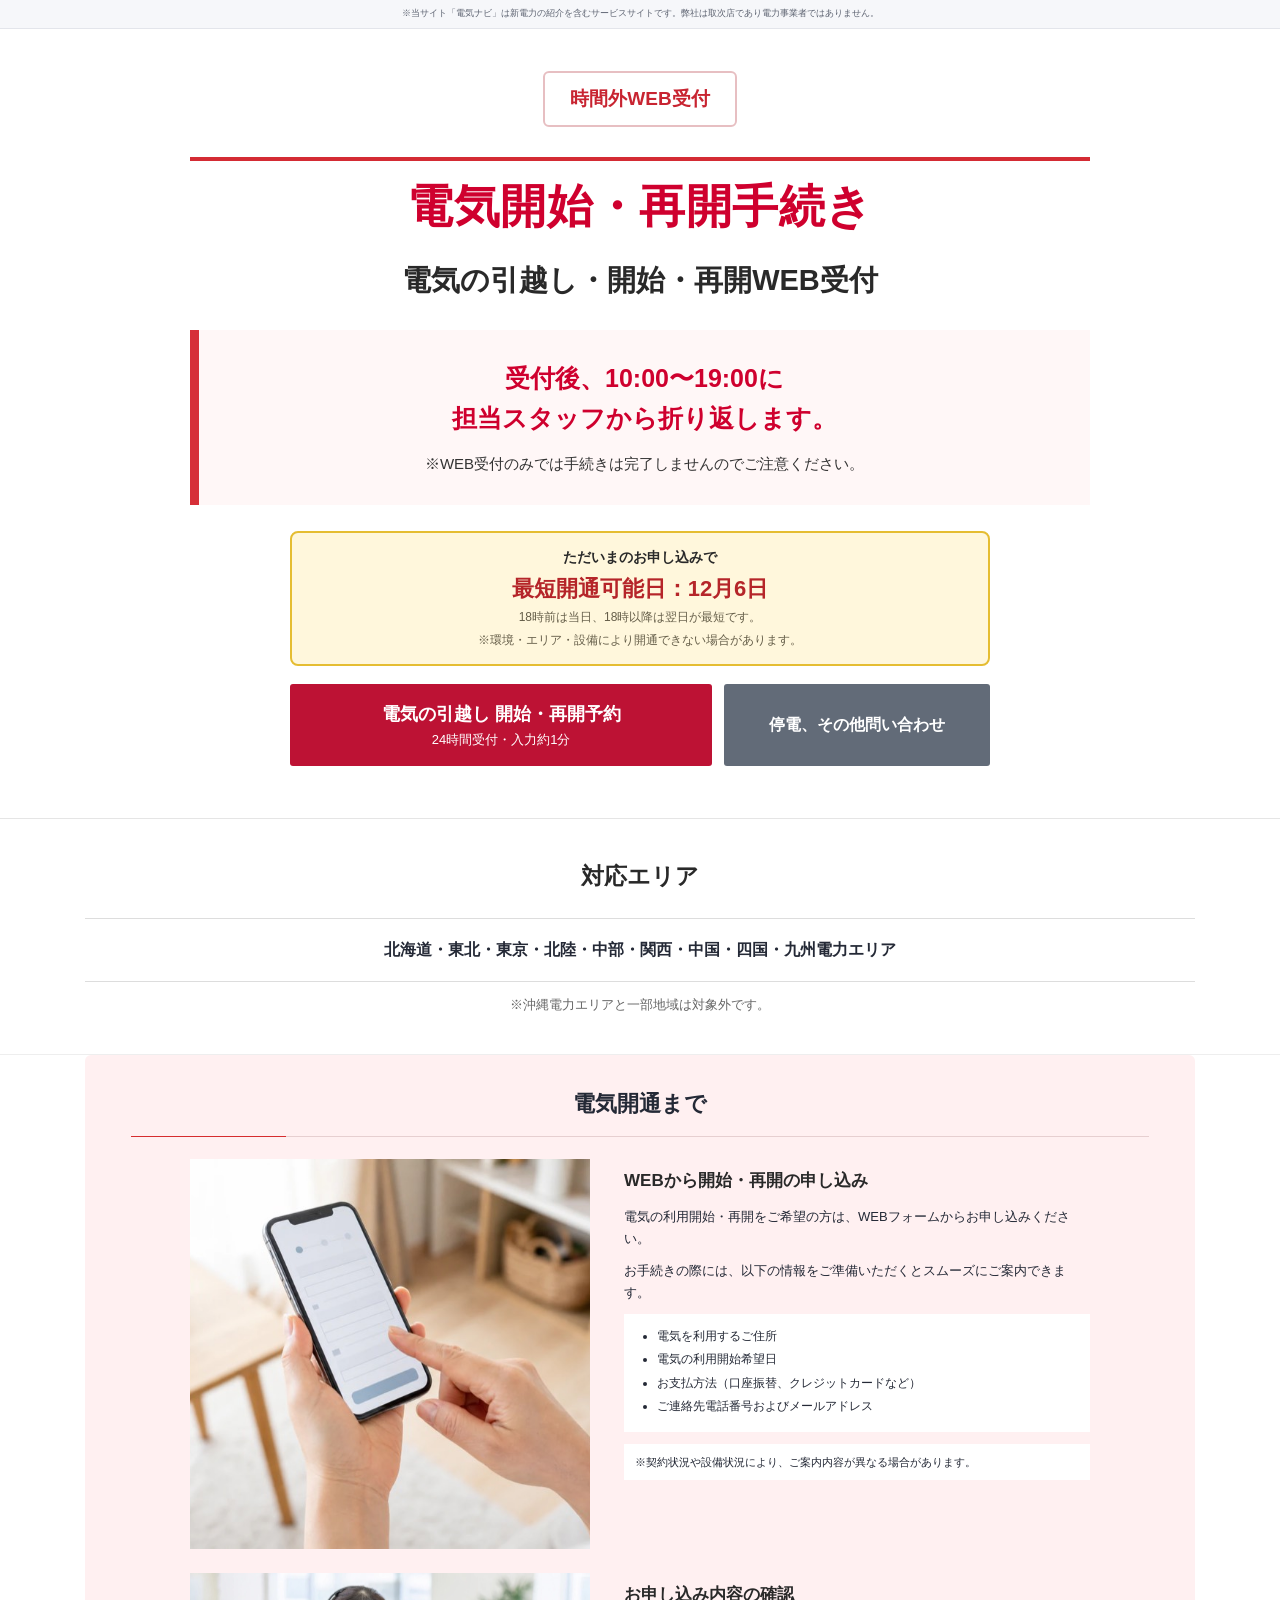
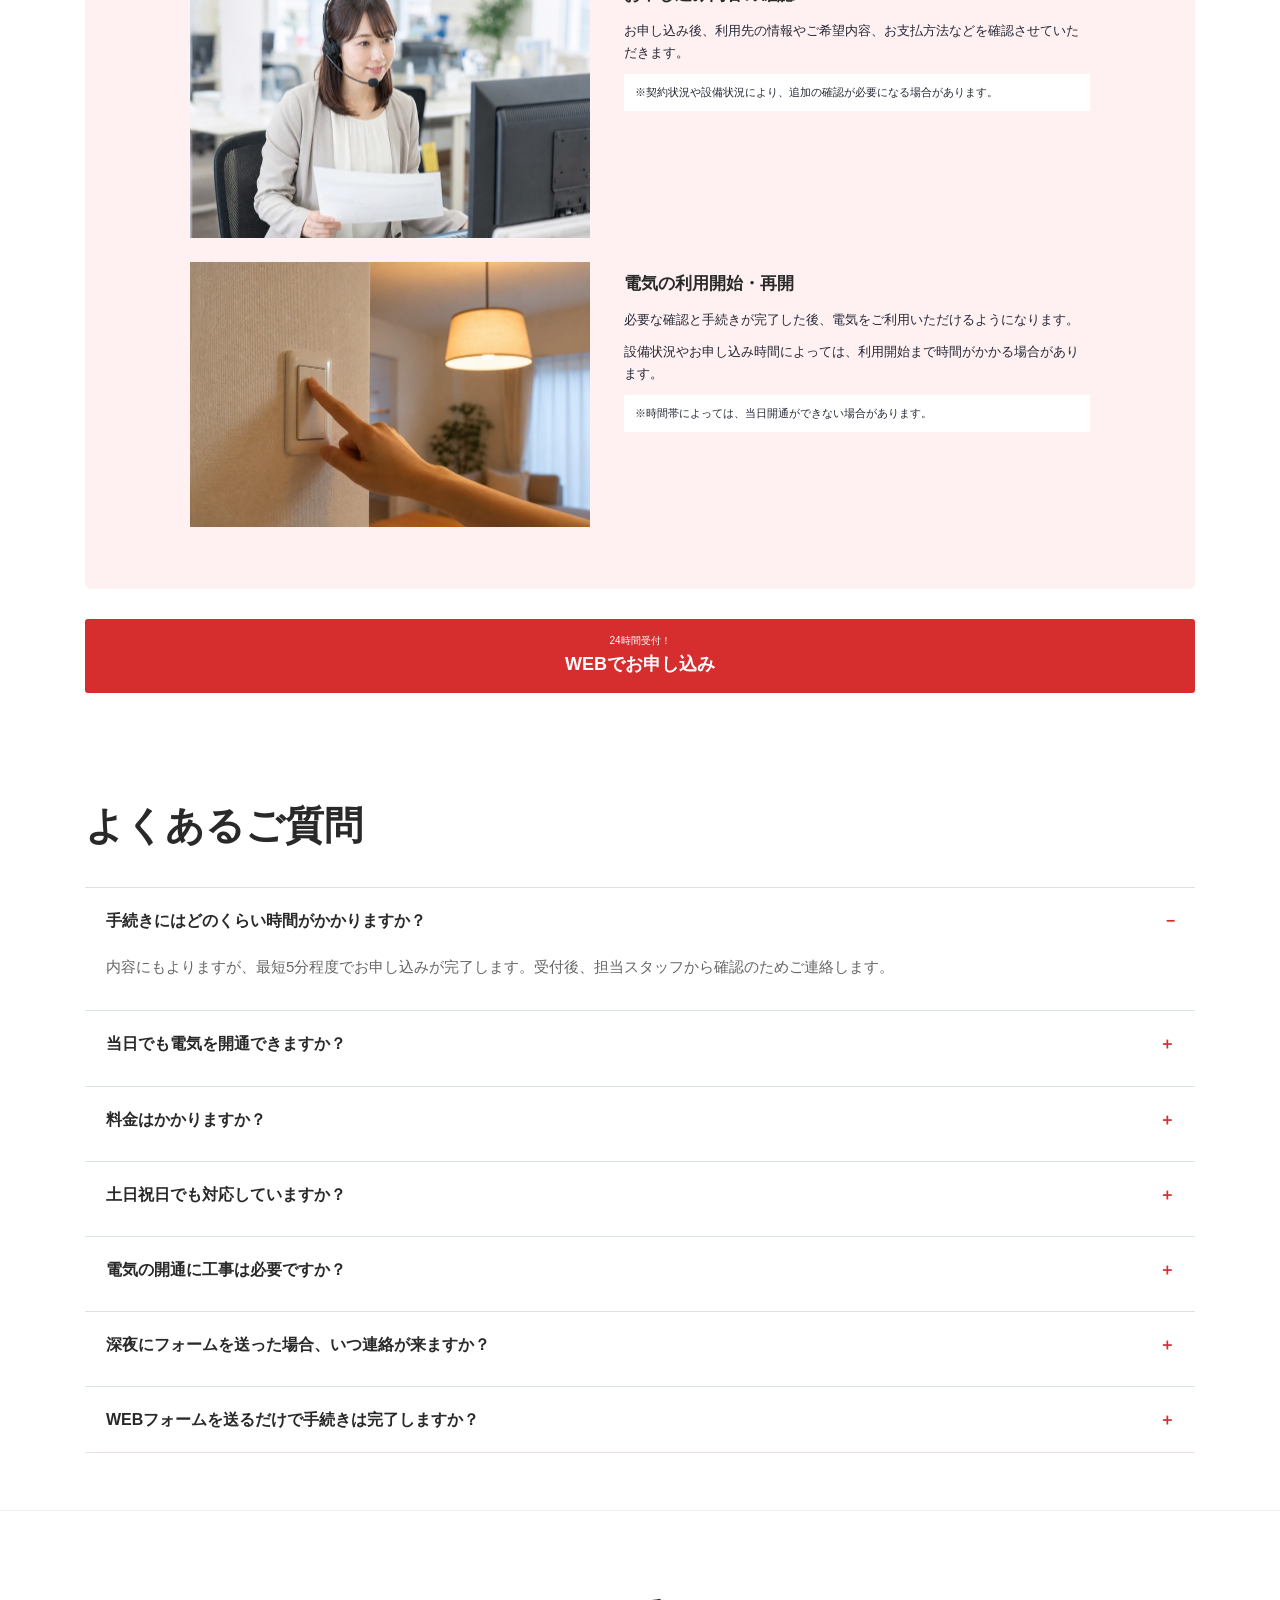
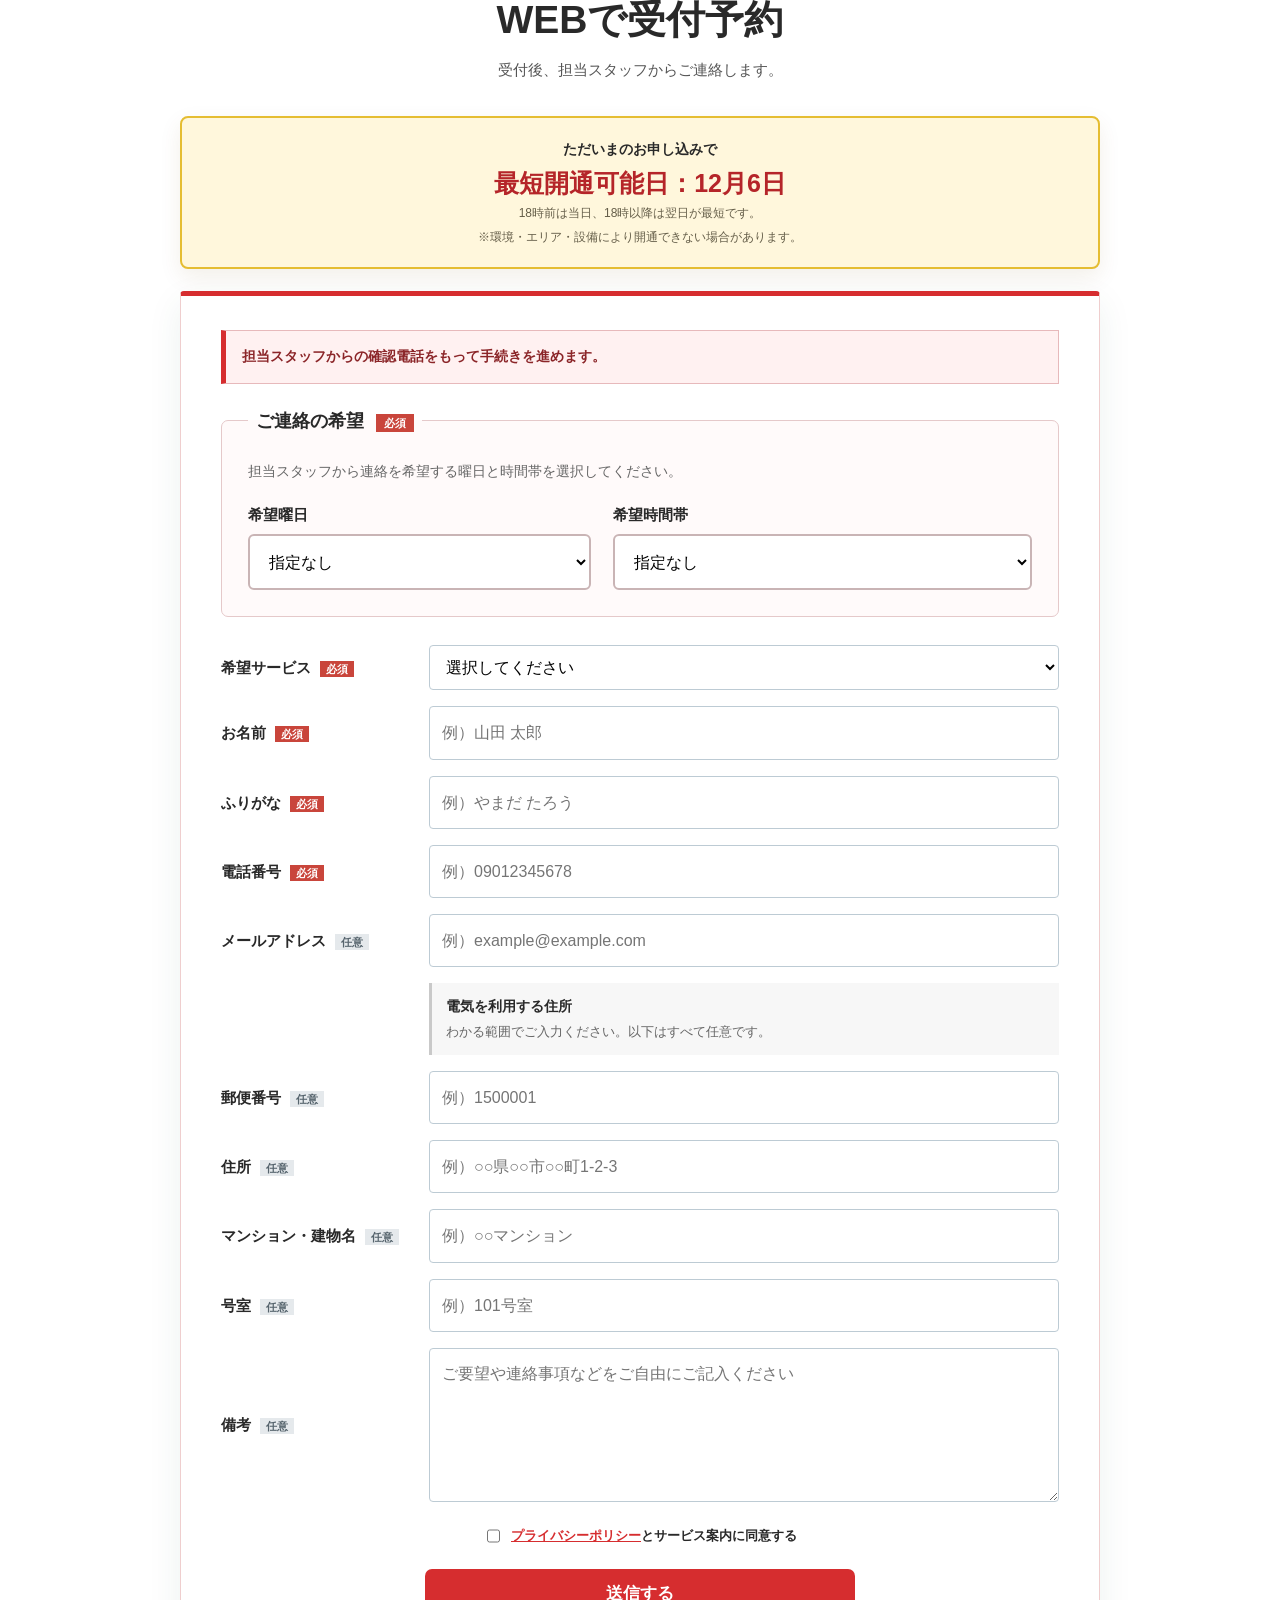
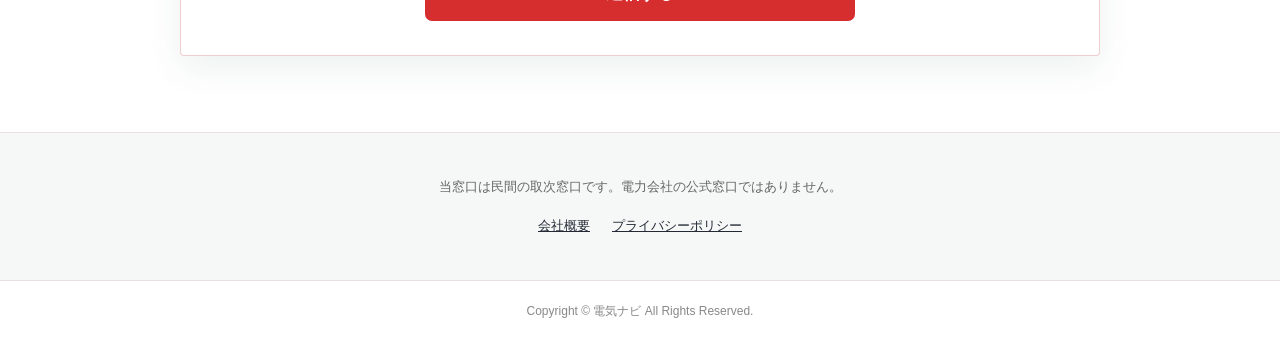
==== commit 479cf3f1: "Keep earliest date notes compact on mobile" ====
--- a/index.html
+++ b/index.html
@@ -40,8 +40,8 @@
           <div class="earliest-start hero-earliest-start" role="status" aria-live="polite">
             <span>ただいまのお申し込みで</span>
             <strong><time class="earliest-start-date">最短開始日を確認中です</time></strong>
-            <small>18:00より前のお申し込みは当日、18:00以降は翌日が最短です。</small>
-            <small>※ご利用環境やエリア、設備によって開通できない場合もございます。</small>
+            <small>18時前は当日、18時以降は翌日が最短です。</small>
+            <small>※環境・エリア・設備により開通できない場合があります。</small>
           </div>
           <div class="night-hero-actions">
             <a class="night-primary-cta" href="#form"><strong>電気の引越し 開始・再開予約</strong><small>24時間受付・入力約1分</small></a>
@@ -99,8 +99,8 @@
         <div class="earliest-start form-earliest-start" role="status" aria-live="polite">
           <span>ただいまのお申し込みで</span>
           <strong><time class="earliest-start-date">最短開始日を確認中です</time></strong>
-          <small>18:00より前のお申し込みは当日、18:00以降は翌日が最短です。</small>
-          <small>※ご利用環境やエリア、設備によって開通できない場合もございます。</small>
+          <small>18時前は当日、18時以降は翌日が最短です。</small>
+          <small>※環境・エリア・設備により開通できない場合があります。</small>
         </div>
         <form id="contact-form" class="contact-form" action="#" method="post" accept-charset="UTF-8">
           <input type="hidden" name="situation" value="時間外・電気の引越し・開始・再開予約">
--- a/styles-mobile-split-29.css
+++ b/styles-mobile-split-29.css
@@ -339,11 +339,11 @@
   .night-lp .faq summary{font-size:15px}
   .night-lp .faq details p{font-size:14px}
   .night-lp .section-title p{font-size:14px}
-  .night-lp .earliest-start{margin-bottom:18px;padding:17px 13px}
+  .night-lp .earliest-start{margin-bottom:14px;padding:12px 10px}
   .night-lp .earliest-start span{font-size:13px}
   .night-lp .earliest-start strong{font-size:20px}
-  .night-lp .earliest-start small{font-size:11px}
-  .night-lp .hero-earliest-start{margin-bottom:15px;padding:16px 15px}
+  .night-lp .earliest-start small{font-size:10px;white-space:nowrap}
+  .night-lp .hero-earliest-start{margin-bottom:11px;padding:11px 8px}
   .night-lp .hero-earliest-start span{font-size:14px;line-height:1.5}
   .night-lp .hero-earliest-start strong{margin:4px 0;font-size:23px;line-height:1.4;letter-spacing:-.03em;white-space:nowrap}
   .night-lp .hero-earliest-start small{font-size:12px;line-height:1.55}
